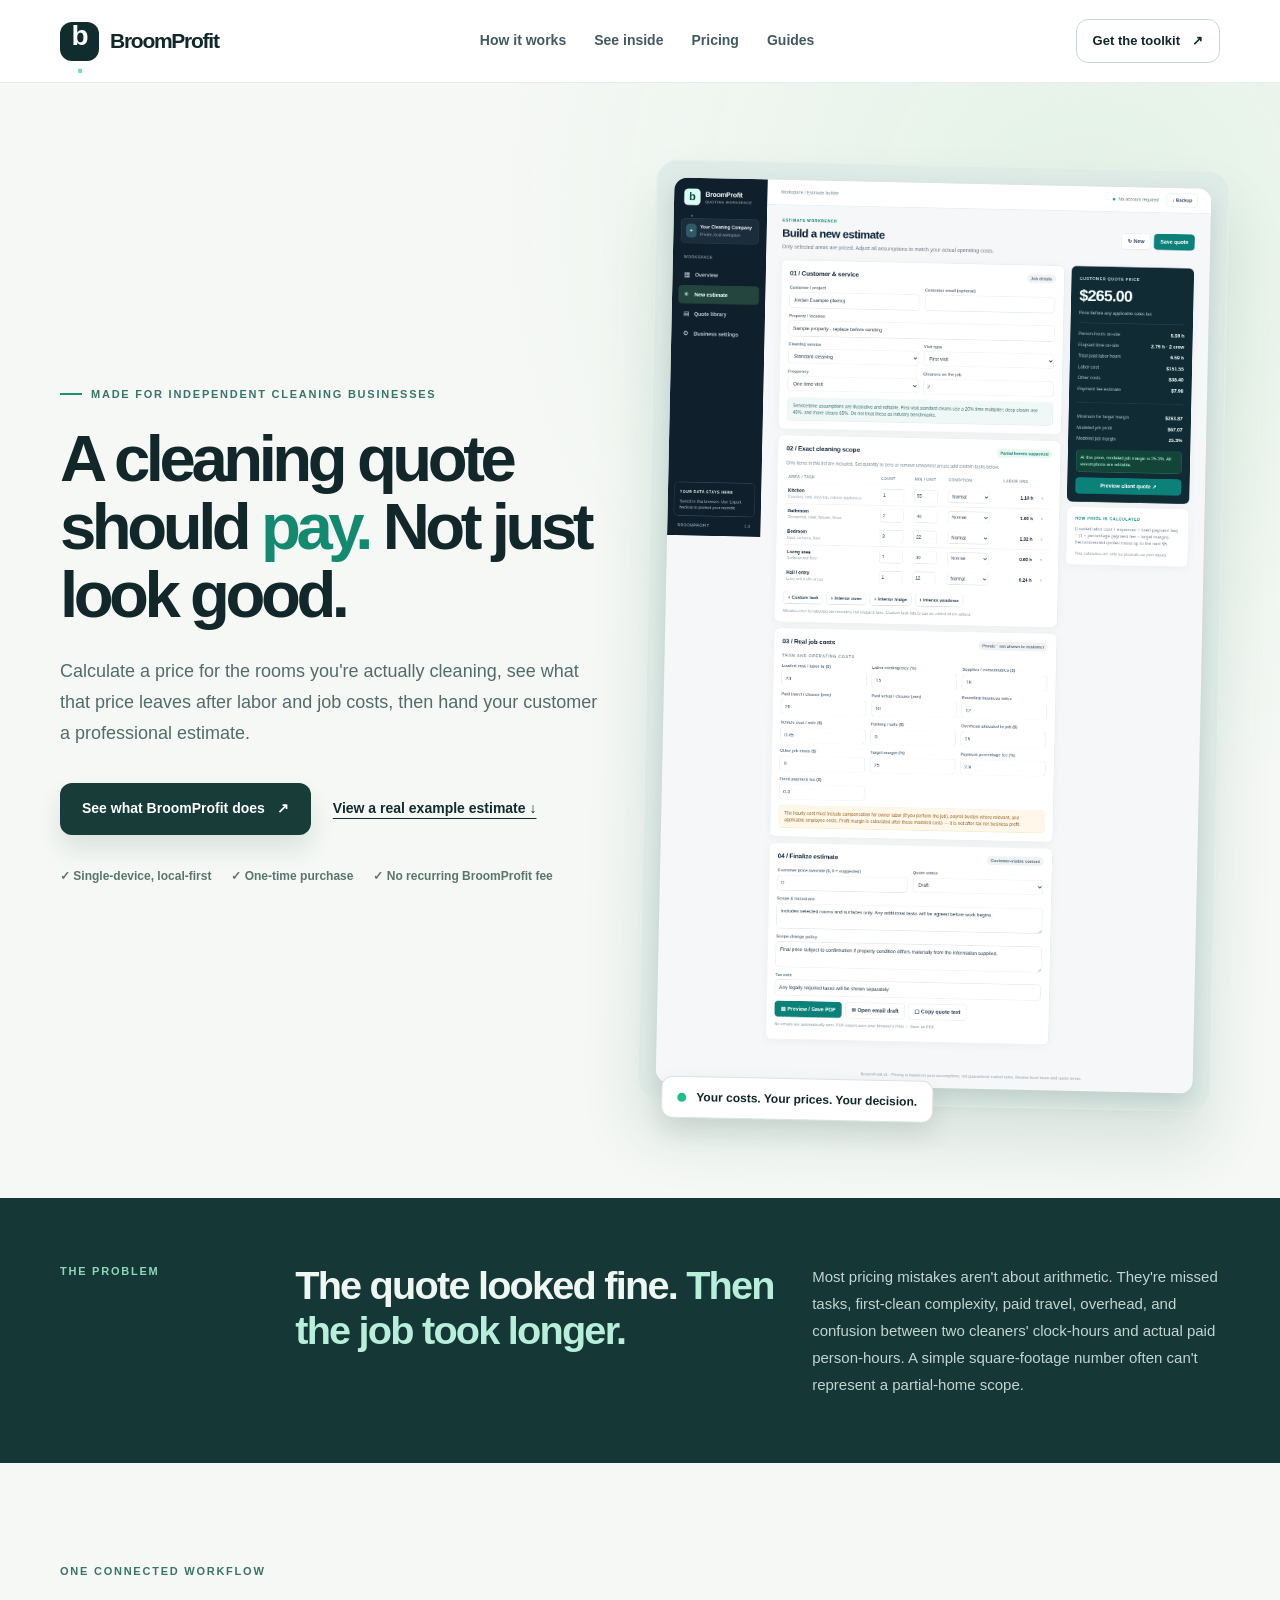
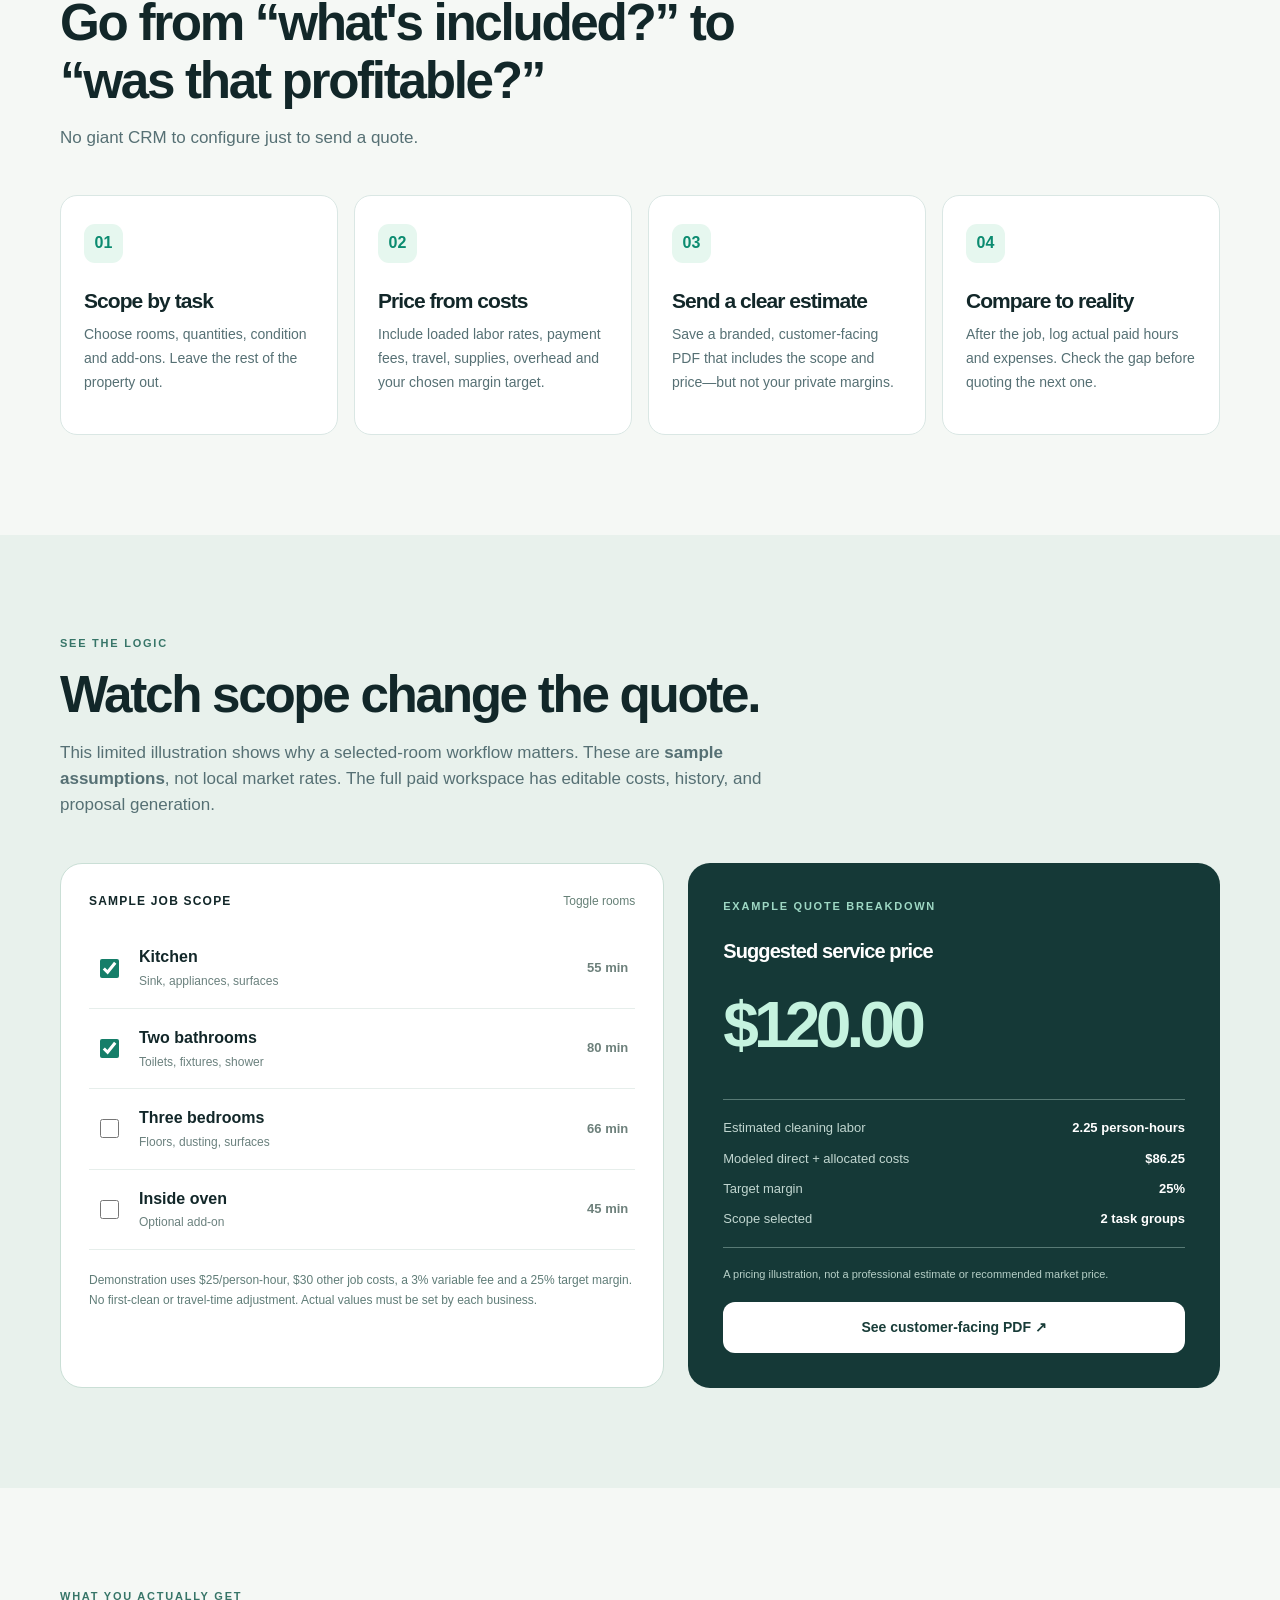
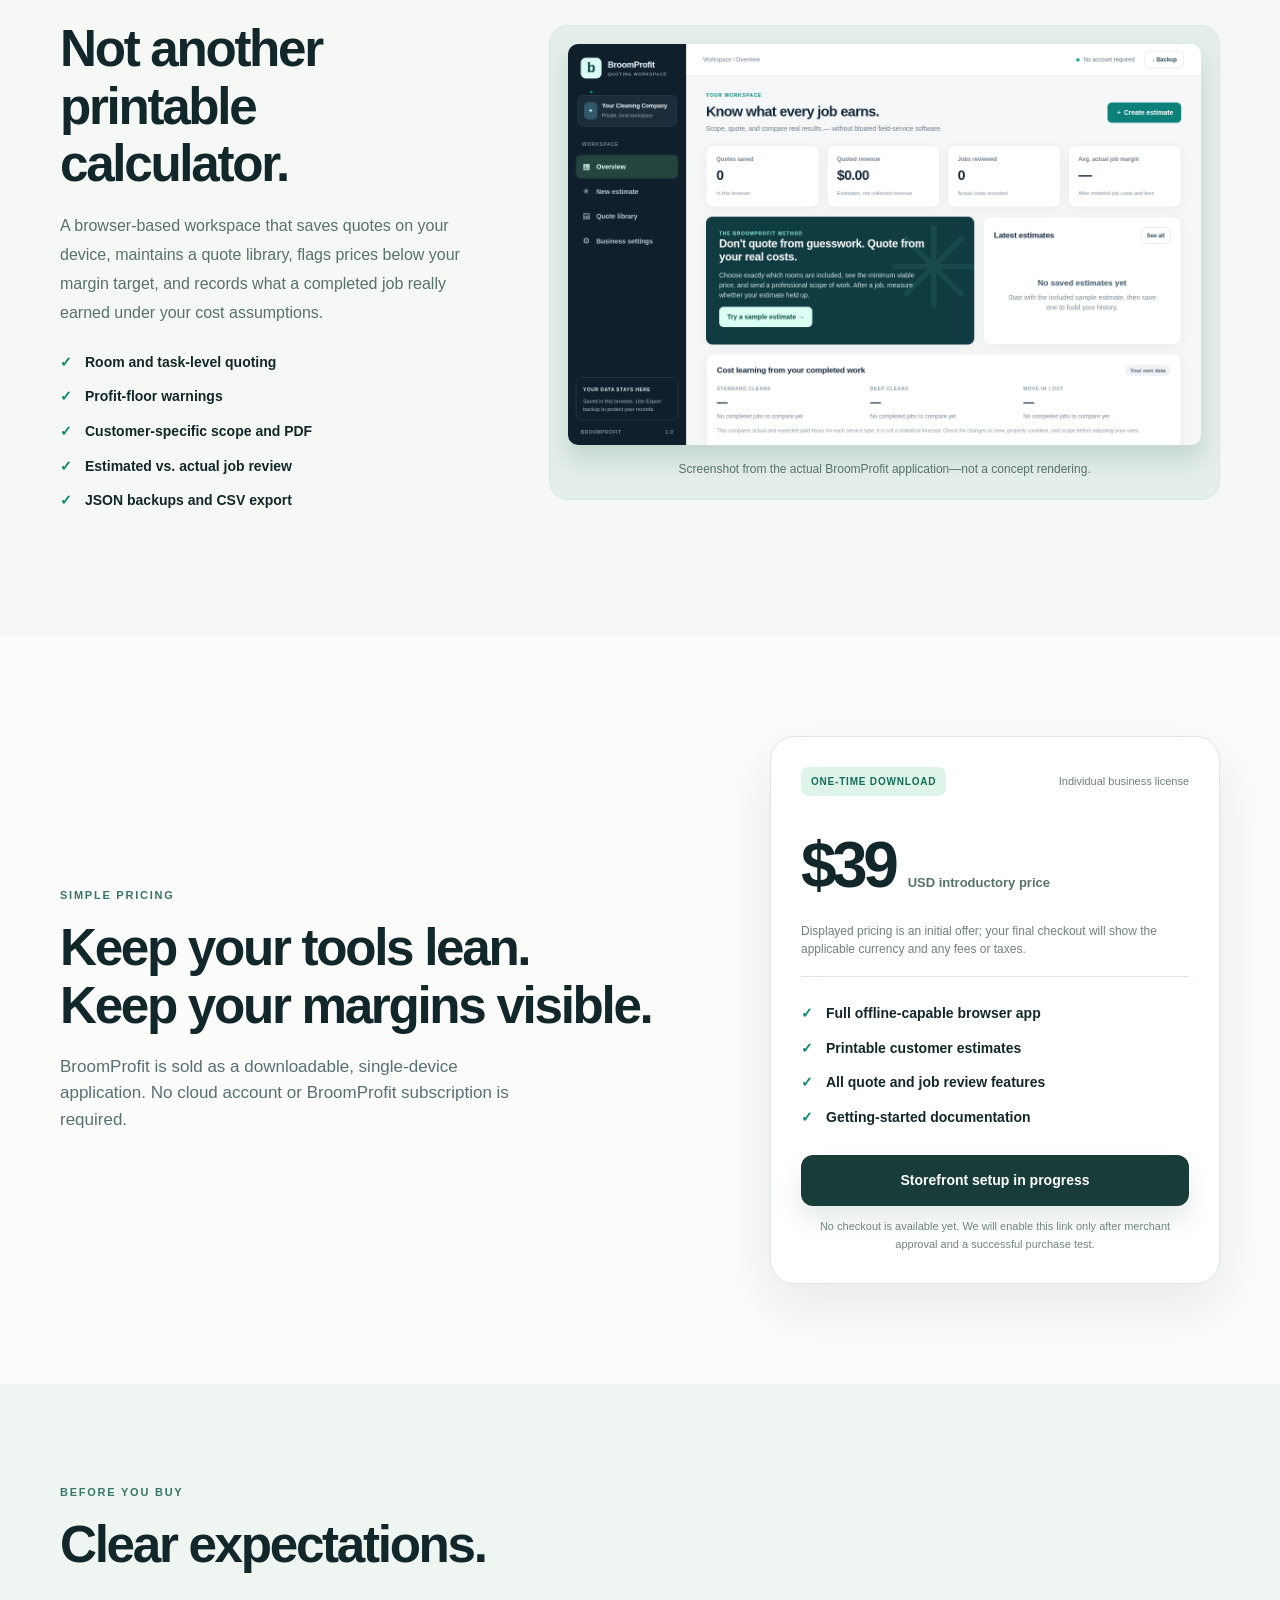
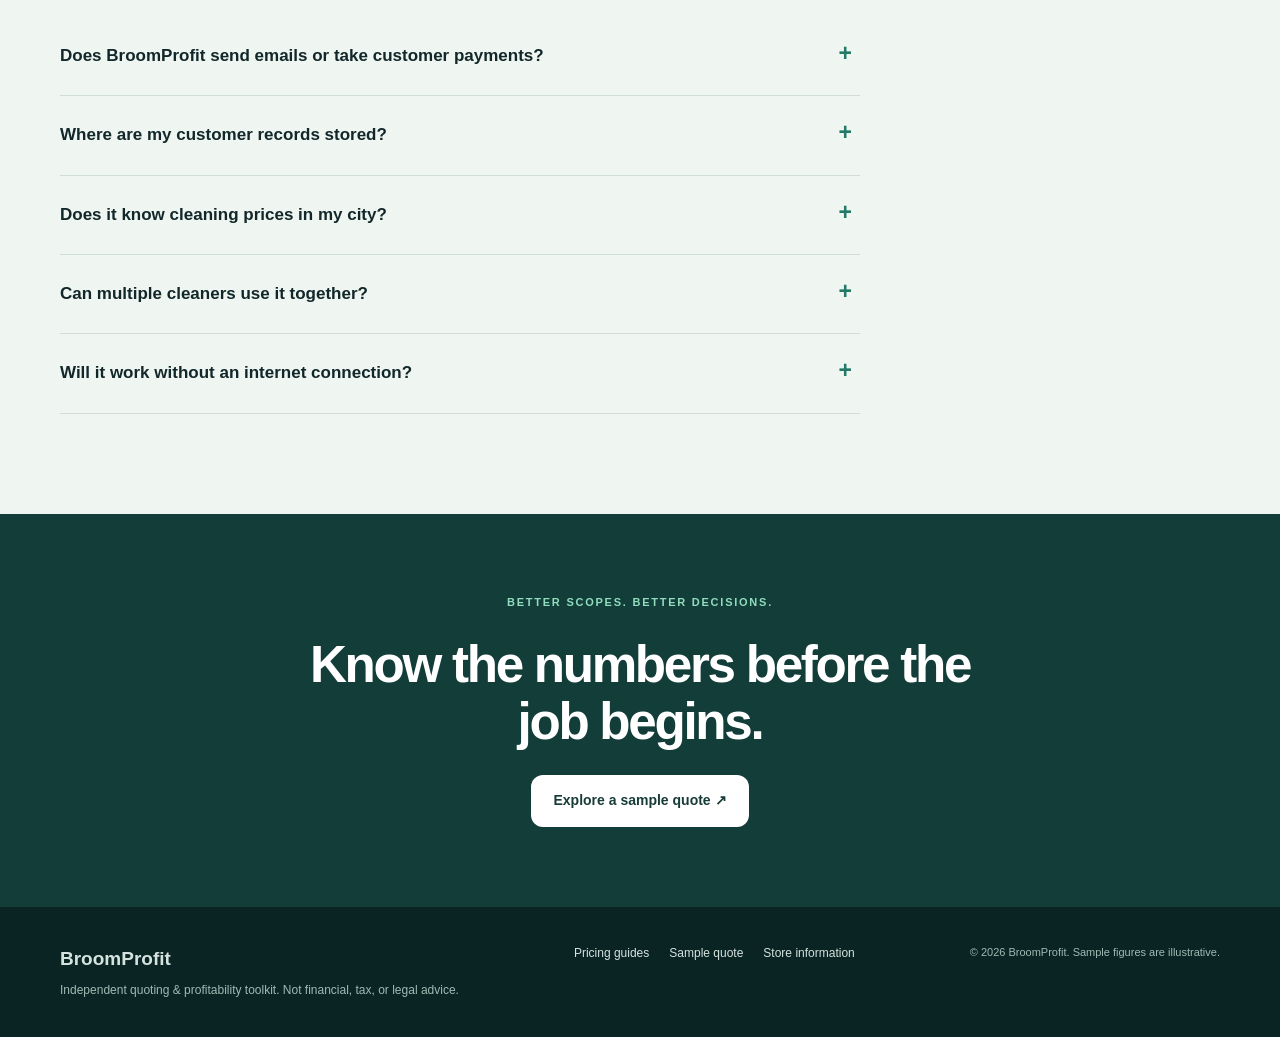
==== index.html @ 55daf4a5 "Publish BroomProfit marketing site and educational guides" ====
<!doctype html>
<html lang="en">
<head>
<meta charset="utf-8">
<meta name="viewport" content="width=device-width,initial-scale=1">
<title>BroomProfit — Quote cleaning jobs with confidence</title>
<meta name="description" content="Build cleaning estimates by actual room and task scope, calculate a margin-aware price, send a clear branded quote, and review real job costs. One-time downloadable quoting workspace.">
<meta name="theme-color" content="#102a2c">
<meta property="og:type" content="website">
<meta property="og:title" content="BroomProfit — Know whether your cleaning quote pays">
<meta property="og:description" content="From scoped rooms to an accurate job-cost model and a customer-ready quote. No monthly subscription to BroomProfit.">
<meta property="og:image" content="assets/cover.png">
<link rel="icon" href="assets/favicon.svg" type="image/svg+xml">
<link rel="stylesheet" href="site.css">
<script src="config.js" defer></script><script src="site.js" defer></script>
</head>
<body>
<a class="skip-link" href="#main">Skip to content</a>
<header class="header"><div class="container nav"><a href="/" class="brand" aria-label="BroomProfit home"><span class="logo">b<span class="dot">.</span></span><span>BroomProfit</span></a><nav aria-label="Site"><a href="#how">How it works</a><a href="#preview">See inside</a><a href="#pricing">Pricing</a><a href="/guides/">Guides</a></nav><a class="btn btn-sm btn-outline" href="#pricing">Get the toolkit <span aria-hidden="true">↗</span></a></div></header>
<main id="main">
<section class="hero"><div class="container hero-grid"><div><p class="eyebrow"><span class="eyebrow-line"></span> MADE FOR INDEPENDENT CLEANING BUSINESSES</p><h1>A cleaning quote should <em>pay.</em> Not just look good.</h1><p class="lead">Calculate a price for the rooms you're actually cleaning, see what that price leaves after labor and job costs, then hand your customer a professional estimate.</p><div class="actions"><a class="btn btn-primary" href="#preview">See what BroomProfit does <span>↗</span></a><a class="btn btn-link" href="assets/example-estimate.pdf" target="_blank" rel="noopener">View a real example estimate ↓</a></div><div class="hero-facts"><span>✓ Single-device, local-first</span><span>✓ One-time purchase</span><span>✓ No recurring BroomProfit fee</span></div></div><div class="hero-img"><img src="assets/workbench.png" alt="BroomProfit quote builder showing editable areas, estimated labor, and profitability summary" width="1352" height="840"><div class="hero-chip"><span class="status-circle"></span> Your costs. Your prices. Your decision.</div></div></div></section>
<section class="reason"><div class="container reason-grid"><p class="overline">THE PROBLEM</p><h2>The quote looked fine. <span>Then the job took longer.</span></h2><p>Most pricing mistakes aren't about arithmetic. They're missed tasks, first-clean complexity, paid travel, overhead, and confusion between two cleaners' clock-hours and actual paid person-hours. A simple square-footage number often can't represent a partial-home scope.</p></div></section>
<section id="how" class="section"><div class="container"><div class="section-head"><p class="overline">ONE CONNECTED WORKFLOW</p><h2>Go from “what's included?” to “was that profitable?”</h2><p>No giant CRM to configure just to send a quote.</p></div><div class="steps"><article><div class="step-num">01</div><h3>Scope by task</h3><p>Choose rooms, quantities, condition and add-ons. Leave the rest of the property out.</p></article><article><div class="step-num">02</div><h3>Price from costs</h3><p>Include loaded labor rates, payment fees, travel, supplies, overhead and your chosen margin target.</p></article><article><div class="step-num">03</div><h3>Send a clear estimate</h3><p>Save a branded, customer-facing PDF that includes the scope and price—but not your private margins.</p></article><article><div class="step-num">04</div><h3>Compare to reality</h3><p>After the job, log actual paid hours and expenses. Check the gap before quoting the next one.</p></article></div></div></section>
<section id="preview" class="section demo-section"><div class="container"><div class="section-head"><p class="overline">SEE THE LOGIC</p><h2>Watch scope change the quote.</h2><p>This limited illustration shows why a selected-room workflow matters. These are <strong>sample assumptions</strong>, not local market rates. The full paid workspace has editable costs, history, and proposal generation.</p></div><div class="demo-grid"><div class="demo-controls"><div class="demo-section-title">SAMPLE JOB SCOPE <span>Toggle rooms</span></div><label class="room"><input type="checkbox" class="room-input" data-minutes="55" checked><span class="room-name">Kitchen <small>Sink, appliances, surfaces</small></span><strong>55 min</strong></label><label class="room"><input type="checkbox" class="room-input" data-minutes="80" checked><span class="room-name">Two bathrooms <small>Toilets, fixtures, shower</small></span><strong>80 min</strong></label><label class="room"><input type="checkbox" class="room-input" data-minutes="66"><span class="room-name">Three bedrooms <small>Floors, dusting, surfaces</small></span><strong>66 min</strong></label><label class="room"><input type="checkbox" class="room-input" data-minutes="45"><span class="room-name">Inside oven <small>Optional add-on</small></span><strong>45 min</strong></label><div class="demo-foot">Demonstration uses $25/person-hour, $30 other job costs, a 3% variable fee and a 25% target margin. No first-clean or travel-time adjustment. Actual values must be set by each business.</div></div><div class="demo-output" aria-live="polite"><p class="overline">EXAMPLE QUOTE BREAKDOWN</p><h3>Suggested service price</h3><div id="demo-price" class="big-number">$—</div><div class="demo-metrics"><div><span>Estimated cleaning labor</span><strong id="demo-hours">—</strong></div><div><span>Modeled direct + allocated costs</span><strong id="demo-cost">—</strong></div><div><span>Target margin</span><strong>25%</strong></div><div><span>Scope selected</span><strong id="demo-rooms">—</strong></div></div><p class="demo-note">A pricing illustration, not a professional estimate or recommended market price.</p><a href="assets/example-estimate.pdf" class="btn btn-light" target="_blank" rel="noopener">See customer-facing PDF ↗</a></div></div></div></section>
<section class="section proof"><div class="container proof-grid"><div><p class="overline">WHAT YOU ACTUALLY GET</p><h2>Not another printable calculator.</h2><p>A browser-based workspace that saves quotes on your device, maintains a quote library, flags prices below your margin target, and records what a completed job really earned under your cost assumptions.</p><ul class="clean-list"><li>Room and task-level quoting</li><li>Profit-floor warnings</li><li>Customer-specific scope and PDF</li><li>Estimated vs. actual job review</li><li>JSON backups and CSV export</li></ul></div><div class="product-gallery"><img src="assets/dashboard.png" alt="Actual BroomProfit dashboard with quote metrics and completed-job insights" loading="lazy" width="1440" height="950"><p>Screenshot from the actual BroomProfit application—not a concept rendering.</p></div></div></section>
<section id="pricing" class="section price-section"><div class="container price-grid"><div><p class="overline">SIMPLE PRICING</p><h2>Keep your tools lean.<br>Keep your margins visible.</h2><p>BroomProfit is sold as a downloadable, single-device application. No cloud account or BroomProfit subscription is required.</p></div><div class="price-card"><div class="price-top"><span class="price-badge">ONE-TIME DOWNLOAD</span><span>Individual business license</span></div><div class="price-amount"><span id="published-price" style="font-size:inherit;letter-spacing:inherit;font-weight:inherit;color:inherit">$39</span> <span id="published-currency">USD introductory price</span></div><p class="price-disclaimer">Displayed pricing is an initial offer; your final checkout will show the applicable currency and any fees or taxes.</p><ul class="clean-list"><li>Full offline-capable browser app</li><li>Printable customer estimates</li><li>All quote and job review features</li><li>Getting-started documentation</li></ul><a id="checkout" class="btn btn-primary btn-full" href="#pricing">Storefront setup in progress</a><small id="checkout-note">No checkout is available yet. We will enable this link only after merchant approval and a successful purchase test.</small></div></div></section>
<section class="section faq-section"><div class="container"><div class="section-head"><p class="overline">BEFORE YOU BUY</p><h2>Clear expectations.</h2></div><div class="faq"><details><summary>Does BroomProfit send emails or take customer payments?</summary><p>No. It creates printable/save-as-PDF estimates and can open an email draft. Payment collection, automated email, scheduling and invoicing are not included.</p></details><details><summary>Where are my customer records stored?</summary><p>Locally in the browser where you use the application. No BroomProfit account, shared cloud database or automated backup is included. Export a JSON backup often, and don't use shared devices.</p></details><details><summary>Does it know cleaning prices in my city?</summary><p>No. You enter your labor, travel, overhead and fee assumptions. Its purpose is cost-aware pricing discipline, not real-time market-rate recommendations.</p></details><details><summary>Can multiple cleaners use it together?</summary><p>It models crew size for job costing, but it's a single-device workspace. Real-time team collaboration and cross-device synchronization are not available.</p></details><details><summary>Will it work without an internet connection?</summary><p>The downloaded application contains no external network libraries and can run offline in a modern desktop browser. Browser security and storage behavior may vary for local files; instructions include troubleshooting.</p></details></div></div></section>
<section class="last-call"><div class="container"><p class="overline">BETTER SCOPES. BETTER DECISIONS.</p><h2>Know the numbers before the job begins.</h2><a class="btn btn-light" href="#preview">Explore a sample quote ↗</a></div></section>
</main>
<footer class="footer"><div class="container foot-flex"><div><strong>BroomProfit</strong><p>Independent quoting &amp; profitability toolkit. Not financial, tax, or legal advice.</p></div><div><a href="/guides/">Pricing guides</a><a href="assets/example-estimate.pdf" target="_blank" rel="noopener">Sample quote</a><a id="contact" href="#pricing">Store information</a></div><small>© 2026 BroomProfit. Sample figures are illustrative.</small></div></footer>
</body></html>
---- site.css ----
:root{--ink:#122729;--muted:#567074;--mint:#b9eed8;--teal:#0d6a60;--line:#dae7e4;--bg:#f5f8f5;--white:#fff;--dark:#102c2d;--accent:#f3dd9c}*{box-sizing:border-box}html{scroll-behavior:smooth;scroll-padding-top:95px}body{margin:0;font-family:Inter,ui-sans-serif,-apple-system,BlinkMacSystemFont,"Segoe UI",Arial,sans-serif;color:var(--ink);background:var(--bg);line-height:1.55}a{color:inherit}button,input{font:inherit}img{max-width:100%;height:auto}h1,h2,h3,p{margin:0}h1,h2,h3{line-height:1.12;letter-spacing:-.045em}h2{font-size:clamp(32px,4vw,55px);font-weight:800}h3{font-size:21px;font-weight:740}.container{width:min(1160px,calc(100% - 44px));margin:0 auto}.skip-link{position:absolute;left:-999px;background:white;padding:16px;z-index:100}.skip-link:focus{left:12px;top:12px}.header{position:sticky;top:0;background:#ffffffec;border-bottom:1px solid #e6eeeb;backdrop-filter:blur(16px);z-index:10}.nav{min-height:82px;display:flex;align-items:center;justify-content:space-between;gap:22px}.brand{display:flex;align-items:center;gap:11px;font-size:21px;font-weight:810;text-decoration:none;letter-spacing:-.06em}.logo{display:grid;place-items:center;background:var(--dark);color:white;width:39px;height:39px;border-radius:12px;font-size:28px;line-height:1}.dot{color:#70e1b9}.nav nav{display:flex;gap:28px}.nav nav a{font-size:14px;text-decoration:none;color:#425b5f;font-weight:620}.nav nav a:hover,.footer a:hover{color:var(--teal)}.btn{display:inline-flex;align-items:center;justify-content:center;gap:12px;padding:15px 22px;border-radius:12px;text-decoration:none;white-space:nowrap;font-weight:770;font-size:14px;transition:transform .15s,background .15s;cursor:pointer}.btn:hover{transform:translateY(-2px)}.btn-sm{padding:11px 16px;font-size:13px}.btn-outline{border:1px solid #c8d9d5;background:#fff}.btn-primary{background:#183c38;color:#fff;box-shadow:0 14px 25px #0b43351c}.btn-primary:hover{background:#105b51}.btn-link{padding-left:0;color:var(--dark);text-decoration:underline;text-underline-offset:5px}.btn-light{background:#fff;color:#183c38}.btn-full{display:flex;width:100%}.hero{padding:82px 0 92px;background:radial-gradient(circle at 85% 12%,#e4f2e6 0,transparent 40%),#f5f8f5}.hero-grid{display:grid;grid-template-columns:1fr 1.06fr;gap:47px;align-items:center}.eyebrow,.overline{display:flex;align-items:center;gap:9px;font-size:11px;letter-spacing:.16em;font-weight:850;color:#377568}.eyebrow-line{width:22px;height:2px;background:#288d70}.hero h1{margin-top:22px;font-weight:840;font-size:clamp(43px,5.1vw,71px);letter-spacing:-.068em;line-height:1.045;max-width:670px}.hero h1 em{font-style:normal;color:#138a70}.lead{margin-top:26px;font-size:18px;color:#526c6b;max-width:550px;line-height:1.73}.actions{display:flex;align-items:center;gap:22px;flex-wrap:wrap;margin-top:34px}.hero-facts{display:flex;flex-wrap:wrap;gap:10px 20px;margin-top:32px;font-size:12px;font-weight:670;color:#5a756f}.hero-img{position:relative;background:#dfebe6;border:1px solid #e6f0eb;border-radius:22px;padding:17px;transform:rotate(1.2deg);box-shadow:0 36px 60px #0e4d321e}.hero-img>img{display:block;width:100%;border-radius:13px;box-shadow:0 10px 22px #193b3729}.hero-chip{position:absolute;bottom:-18px;left:23px;background:white;border:1px solid #d7e6e2;border-radius:11px;box-shadow:0 12px 25px #0e36251d;padding:11px 15px;font-size:12px;font-weight:720;display:flex;gap:10px;align-items:center}.status-circle{width:9px;height:9px;border-radius:99px;background:#22bc8e}.reason{background:#153735;color:#eef7f2;padding:65px 0}.reason-grid{display:grid;grid-template-columns:.54fr 1.3fr 1.1fr;gap:35px;align-items:start}.reason h2{font-size:clamp(26px,3.1vw,42px)}.reason h2 span{color:#b8efdb}.reason p:last-child{color:#c4d5d1;font-size:15px;line-height:1.8}.reason .overline{color:#8ed8b8}.section{padding:100px 0}.section-head{max-width:740px;margin-bottom:44px}.section-head h2{margin:14px 0 16px}.section-head>p:last-child{font-size:17px;color:var(--muted)}.steps{display:grid;grid-template-columns:repeat(4,1fr);gap:16px}.steps article{background:white;border:1px solid var(--line);border-radius:17px;padding:28px 23px;min-height:240px}.steps .step-num{font-weight:820;color:#0b8b70;background:#e6f7ef;display:inline-flex;align-items:center;justify-content:center;width:39px;height:39px;border-radius:11px;margin-bottom:26px}.steps h3{margin-bottom:10px}.steps p{font-size:14px;color:var(--muted);line-height:1.7}.demo-section{background:#e8f1ec}.demo-grid{display:grid;grid-template-columns:1fr .88fr;gap:24px}.demo-controls{border:1px solid #cadfd6;background:#fff;border-radius:22px;padding:28px}.demo-section-title{font-size:12px;letter-spacing:.1em;font-weight:830;display:flex;justify-content:space-between;align-items:center;margin-bottom:18px}.demo-section-title span{font-size:12px;letter-spacing:0;font-weight:500;color:#668077}.room{display:flex;gap:17px;align-items:center;cursor:pointer;padding:17px 7px;border-bottom:1px solid #e6eeeb}.room input{accent-color:#157e69;width:19px;height:19px;flex:0 0 19px}.room-name{font-weight:790;flex:1}.room-name small{display:block;font-size:12px;font-weight:460;color:#6b817e;padding-top:2px}.room>strong{font-size:13px;color:#6d807b}.demo-foot{font-size:12px;color:#607d78;margin-top:20px;line-height:1.7}.demo-output{background:#153937;color:#fff;border-radius:22px;padding:35px;display:flex;flex-direction:column;justify-content:center}.demo-output .overline{color:#9ed8c4}.demo-output h3{font-size:20px;margin-top:25px}.big-number{font-size:clamp(44px,5vw,76px);font-weight:840;letter-spacing:-.075em;color:#c5f3df;margin:14px 0 24px}.demo-metrics{display:grid;gap:10px;padding:18px 0;border-top:1px solid #587a75;border-bottom:1px solid #587a75}.demo-metrics>div{display:flex;justify-content:space-between;gap:10px;font-size:13px}.demo-metrics span{color:#c1d6d0}.demo-note{font-size:11px;line-height:1.6;color:#b6cfc7;margin:18px 0}.proof-grid{display:grid;grid-template-columns:.75fr 1.2fr;gap:70px;align-items:center}.proof-grid h2{margin:15px 0 20px}.proof-grid>div>p:not(.overline){color:#58716d;line-height:1.8}.clean-list{padding:0;list-style:none;display:grid;gap:13px;margin:24px 0}.clean-list li{position:relative;padding-left:25px;font-size:14px;font-weight:650}.clean-list li:before{content:'✓';position:absolute;left:0;color:#098770;font-weight:900}.product-gallery{background:#e4eeeb;padding:18px;border-radius:19px;border:1px solid var(--line)}.product-gallery img{border-radius:10px;display:block;box-shadow:0 14px 23px #2058492a}.product-gallery p{text-align:center;margin-top:14px!important;font-size:12px;color:#54706a}.price-section{background:#fcfcfa}.price-grid{display:grid;grid-template-columns:1fr 450px;gap:70px;align-items:center}.price-grid h2{margin:15px 0 20px}.price-grid>div:first-child>p:last-child{font-size:17px;color:var(--muted);max-width:460px}.price-card{background:#fff;border-radius:24px;border:1px solid var(--line);box-shadow:0 22px 55px #103d3018;padding:30px}.price-top{display:flex;justify-content:space-between;align-items:center;gap:10px;color:#688179;font-size:11px}.price-badge{background:#dff4e9;color:#146c59;padding:7px 10px;border-radius:8px;font-size:10px;font-weight:830;letter-spacing:.08em}.price-amount{font-size:64px;letter-spacing:-.07em;font-weight:840;margin:20px 0 6px}.price-amount span{font-size:13px;letter-spacing:0;font-weight:600;color:#55726b}.price-disclaimer{font-size:12px;color:#70827d;padding-bottom:17px;border-bottom:1px solid var(--line)}.price-card .clean-list{padding:2px 0}.price-card small{display:block;color:#728681;text-align:center;margin-top:12px;font-size:11px;line-height:1.6}.faq-section{background:#eff5f1}.faq{max-width:800px}.faq details{border-bottom:1px solid #d0ded6;padding:18px 0}.faq summary{cursor:pointer;font-weight:800;font-size:17px;list-style:none;padding:8px 28px 8px 0;position:relative}.faq summary:after{content:'+';position:absolute;right:8px;font-size:23px;top:1px;color:#217966}.faq details[open] summary:after{content:'−'}.faq details p{margin:5px 0 6px;color:var(--muted);max-width:750px;line-height:1.8;font-size:14px}.last-call{padding:80px 0;text-align:center;background:#123d39;color:white}.last-call .container{display:flex;align-items:center;flex-direction:column;gap:25px}.last-call h2{max-width:680px}.last-call .overline{color:#91ddbe}.footer{background:#0a2424;color:#d5e3df;padding:37px 0}.foot-flex{display:flex;justify-content:space-between;align-items:start;gap:28px}.foot-flex strong{font-size:19px}.foot-flex p{font-size:12px;color:#9ebbb3;margin-top:8px}.foot-flex>div:nth-child(2){display:flex;gap:20px}.foot-flex a{text-decoration:none;font-size:12px}.foot-flex small{font-size:11px;color:#9ebbb3}a:focus-visible,input:focus-visible,summary:focus-visible{outline:3px solid #e5aa32;outline-offset:4px}@media(max-width:970px){.hero-grid{grid-template-columns:1fr;gap:48px}.hero-img{max-width:720px}.reason-grid{grid-template-columns:1fr 1fr}.reason-grid .overline{grid-column:span 2}.steps{grid-template-columns:repeat(2,1fr)}.price-grid{grid-template-columns:1fr;gap:30px}.price-card{max-width:520px}.nav nav{gap:13px}.proof-grid{gap:32px}}@media(max-width:650px){.container{width:min(100% - 30px,1160px)}.header .nav{min-height:68px}.nav nav{display:none}.nav>a.btn{font-size:12px}.hero{padding:52px 0 74px}.hero h1{font-size:45px}.lead{font-size:16px}.actions{gap:5px}.hero-facts{font-size:11px}.hero-img{padding:9px}.hero-chip{left:6px;font-size:10px}.reason{padding:43px 0}.reason-grid{display:block}.reason-grid h2{margin:14px 0 17px}.section{padding:70px 0}.steps{grid-template-columns:1fr}.steps article{min-height:auto}.demo-grid,.proof-grid{grid-template-columns:1fr}.demo-controls,.demo-output{padding:23px}.big-number{font-size:47px}.price-amount{font-size:58px}.foot-flex{flex-direction:column}.foot-flex>div:nth-child(2){flex-wrap:wrap}.section-head{margin-bottom:30px}h2{font-size:35px}}
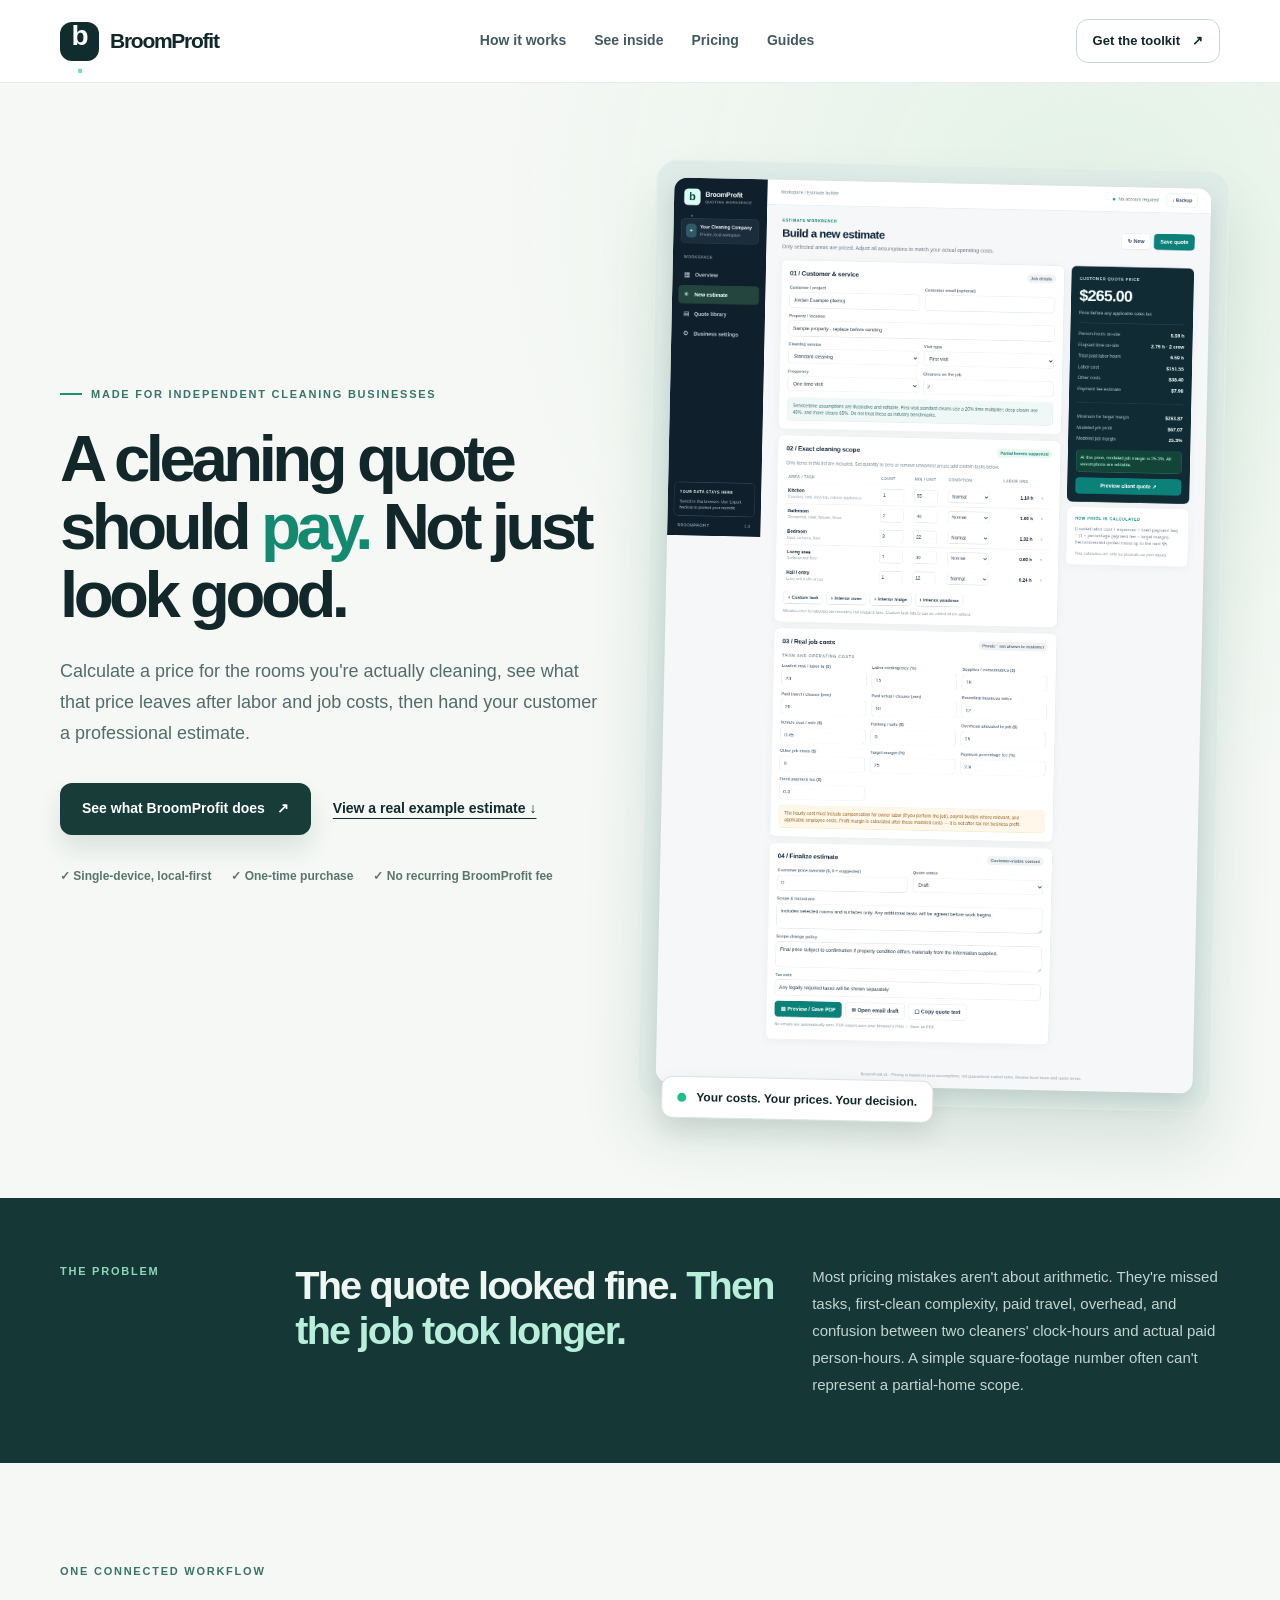
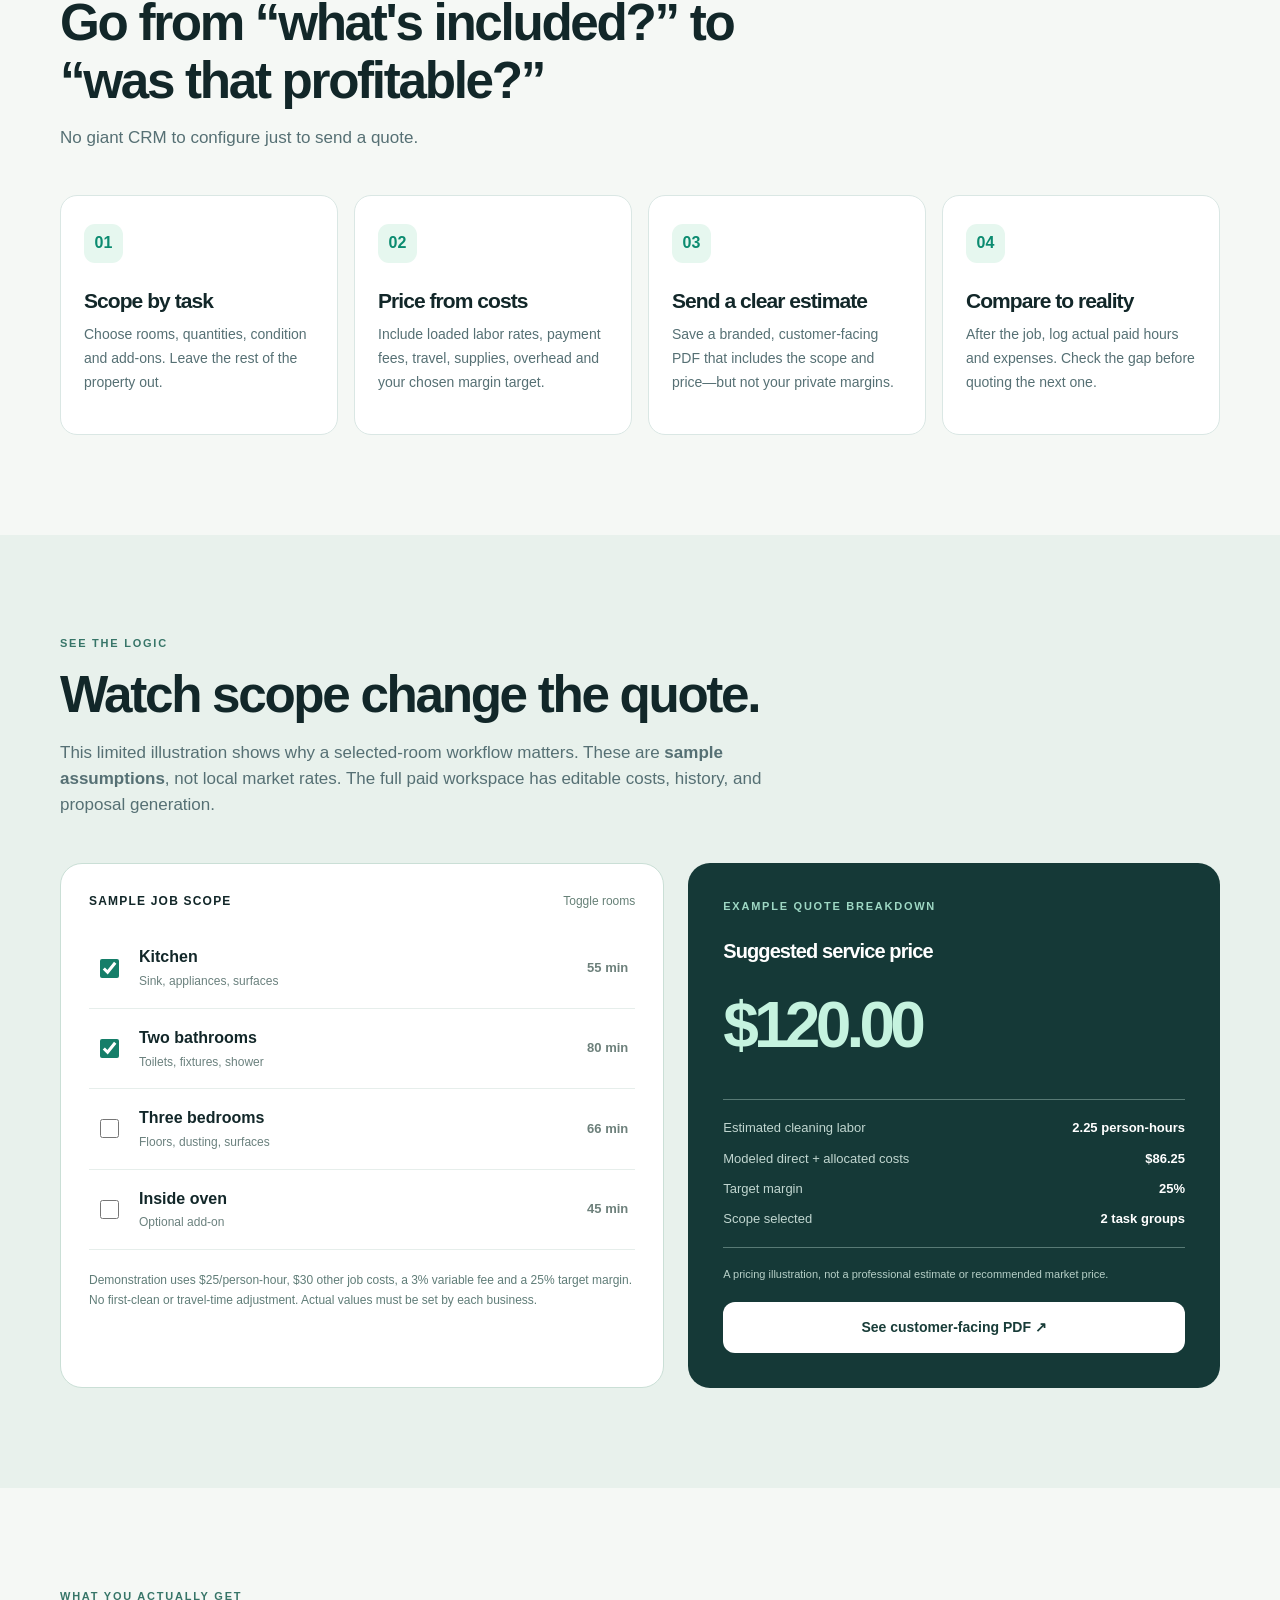
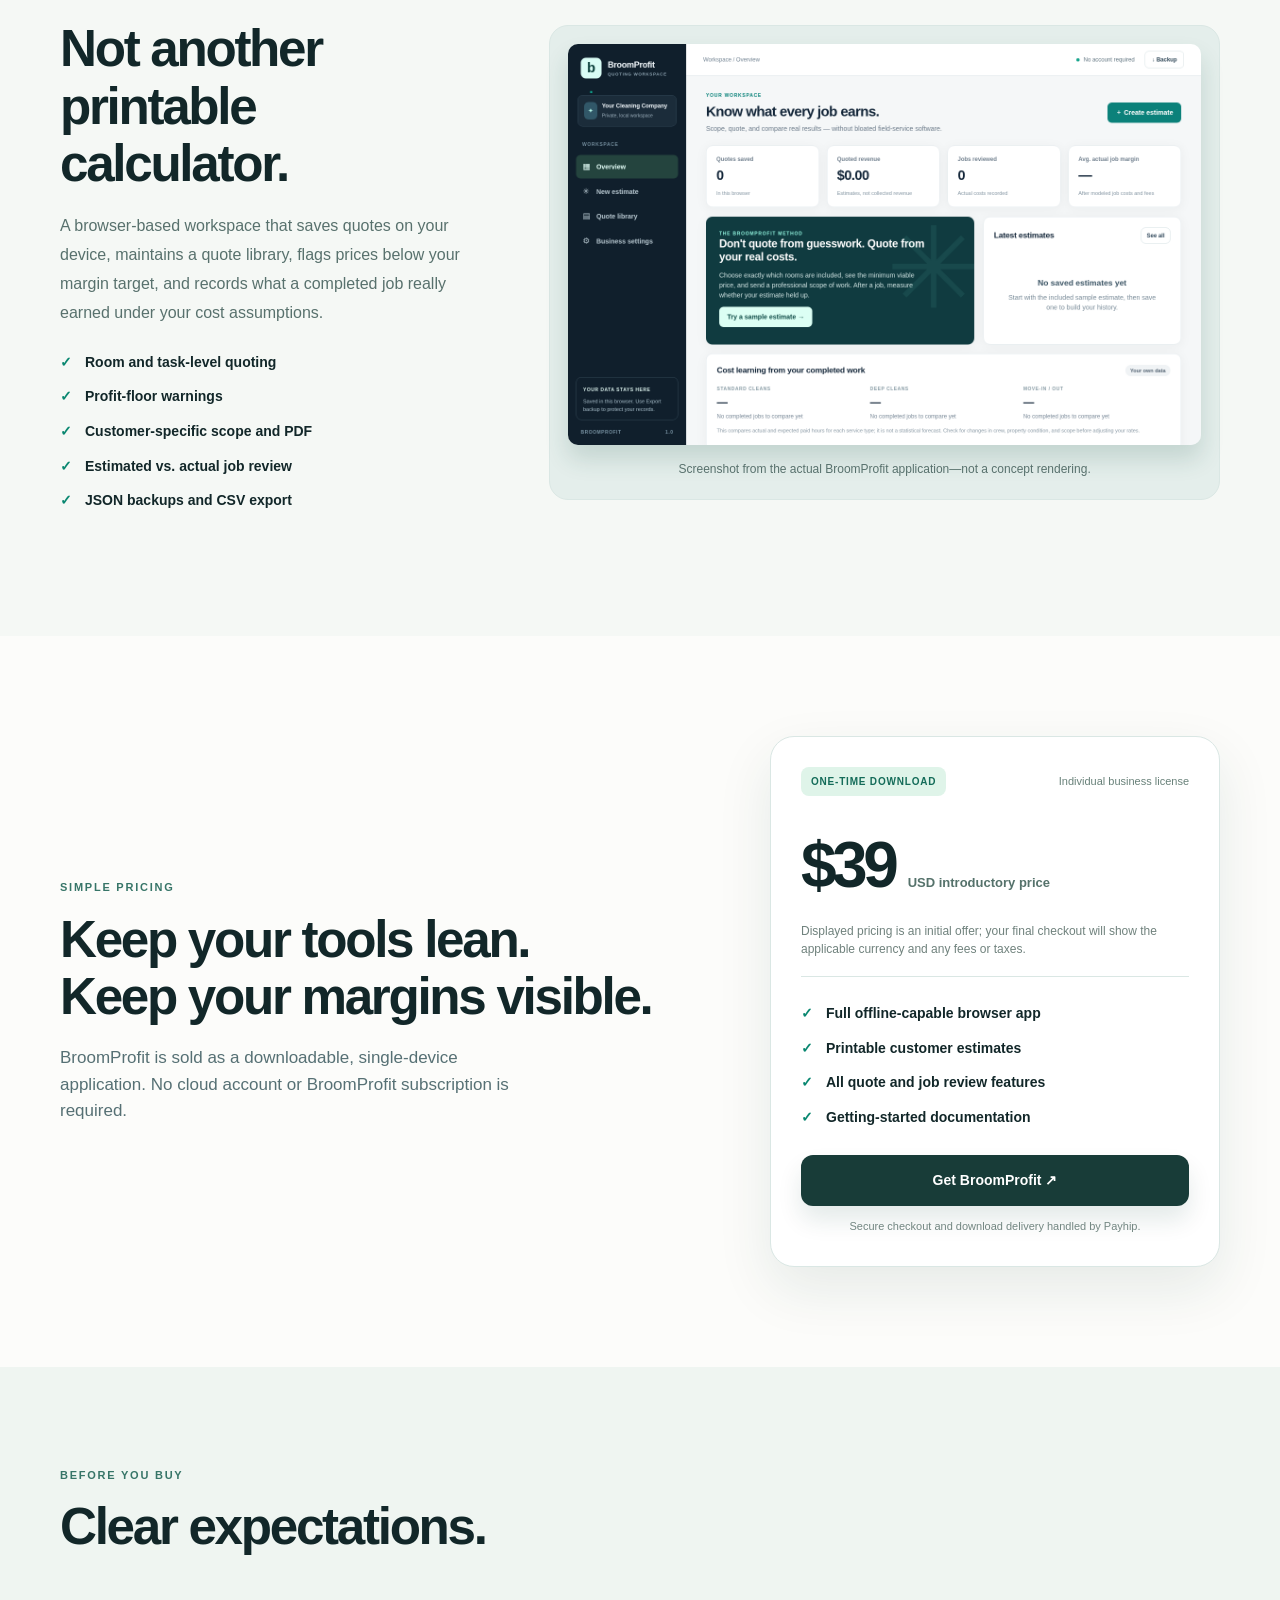
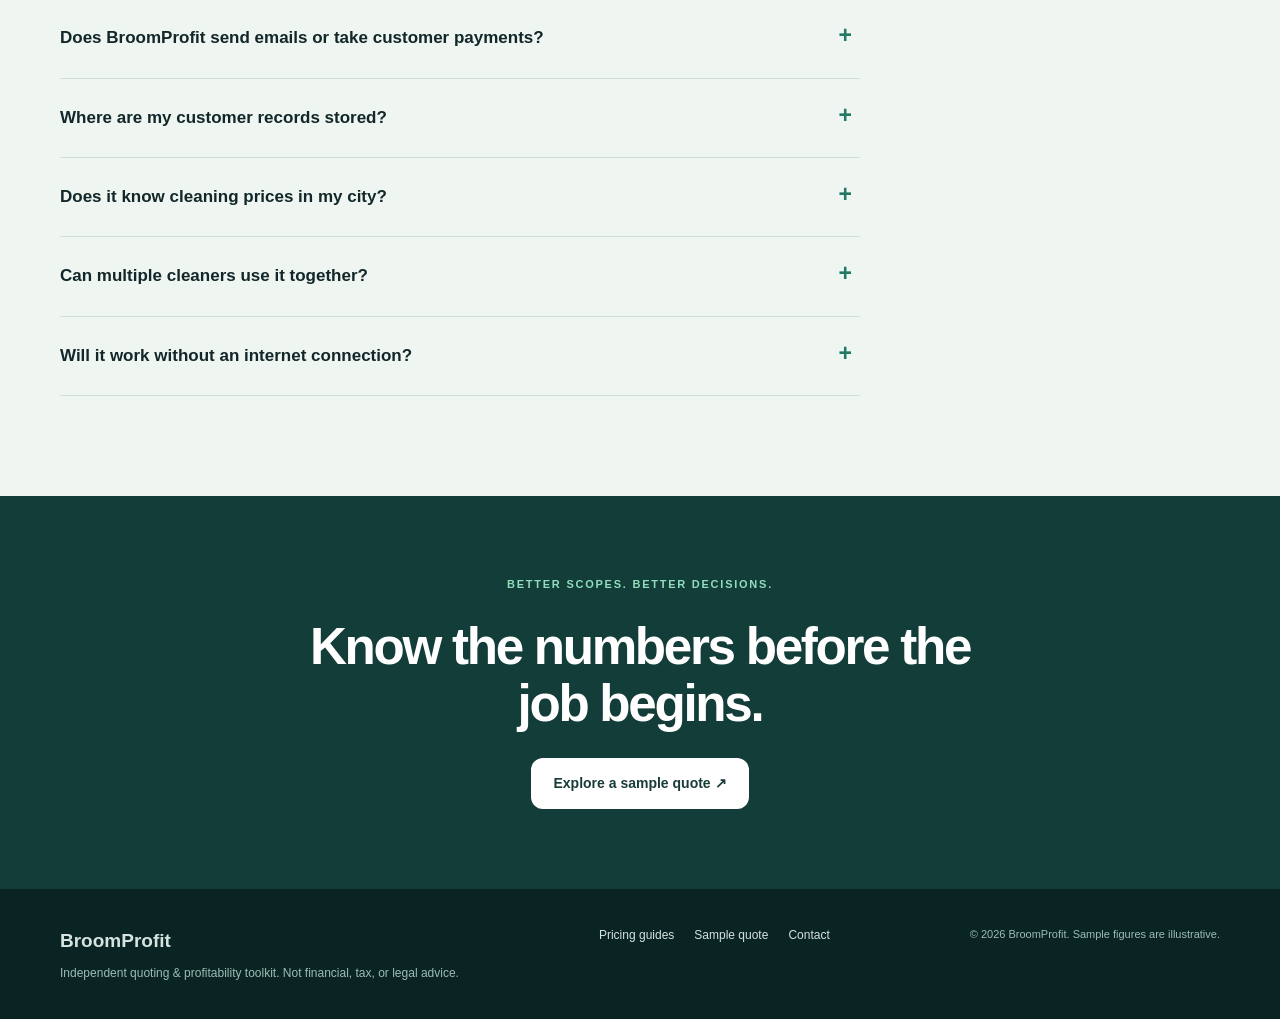
==== commit 3e41c3c7: "Make live checkout link work without JavaScript and improve share image URL" ====
--- a/index.html
+++ b/index.html
@@ -9,7 +9,7 @@
 <meta property="og:type" content="website">
 <meta property="og:title" content="BroomProfit — Know whether your cleaning quote pays">
 <meta property="og:description" content="From scoped rooms to an accurate job-cost model and a customer-ready quote. No monthly subscription to BroomProfit.">
-<meta property="og:image" content="assets/cover.png">
+<meta property="og:image" content="https://broomprofit-quote.netlify.app/assets/cover.png">
 <link rel="icon" href="assets/favicon.svg" type="image/svg+xml">
 <link rel="stylesheet" href="site.css">
 <script src="config.js" defer></script><script src="site.js" defer></script>
@@ -23,7 +23,7 @@
 <section id="how" class="section"><div class="container"><div class="section-head"><p class="overline">ONE CONNECTED WORKFLOW</p><h2>Go from “what's included?” to “was that profitable?”</h2><p>No giant CRM to configure just to send a quote.</p></div><div class="steps"><article><div class="step-num">01</div><h3>Scope by task</h3><p>Choose rooms, quantities, condition and add-ons. Leave the rest of the property out.</p></article><article><div class="step-num">02</div><h3>Price from costs</h3><p>Include loaded labor rates, payment fees, travel, supplies, overhead and your chosen margin target.</p></article><article><div class="step-num">03</div><h3>Send a clear estimate</h3><p>Save a branded, customer-facing PDF that includes the scope and price—but not your private margins.</p></article><article><div class="step-num">04</div><h3>Compare to reality</h3><p>After the job, log actual paid hours and expenses. Check the gap before quoting the next one.</p></article></div></div></section>
 <section id="preview" class="section demo-section"><div class="container"><div class="section-head"><p class="overline">SEE THE LOGIC</p><h2>Watch scope change the quote.</h2><p>This limited illustration shows why a selected-room workflow matters. These are <strong>sample assumptions</strong>, not local market rates. The full paid workspace has editable costs, history, and proposal generation.</p></div><div class="demo-grid"><div class="demo-controls"><div class="demo-section-title">SAMPLE JOB SCOPE <span>Toggle rooms</span></div><label class="room"><input type="checkbox" class="room-input" data-minutes="55" checked><span class="room-name">Kitchen <small>Sink, appliances, surfaces</small></span><strong>55 min</strong></label><label class="room"><input type="checkbox" class="room-input" data-minutes="80" checked><span class="room-name">Two bathrooms <small>Toilets, fixtures, shower</small></span><strong>80 min</strong></label><label class="room"><input type="checkbox" class="room-input" data-minutes="66"><span class="room-name">Three bedrooms <small>Floors, dusting, surfaces</small></span><strong>66 min</strong></label><label class="room"><input type="checkbox" class="room-input" data-minutes="45"><span class="room-name">Inside oven <small>Optional add-on</small></span><strong>45 min</strong></label><div class="demo-foot">Demonstration uses $25/person-hour, $30 other job costs, a 3% variable fee and a 25% target margin. No first-clean or travel-time adjustment. Actual values must be set by each business.</div></div><div class="demo-output" aria-live="polite"><p class="overline">EXAMPLE QUOTE BREAKDOWN</p><h3>Suggested service price</h3><div id="demo-price" class="big-number">$—</div><div class="demo-metrics"><div><span>Estimated cleaning labor</span><strong id="demo-hours">—</strong></div><div><span>Modeled direct + allocated costs</span><strong id="demo-cost">—</strong></div><div><span>Target margin</span><strong>25%</strong></div><div><span>Scope selected</span><strong id="demo-rooms">—</strong></div></div><p class="demo-note">A pricing illustration, not a professional estimate or recommended market price.</p><a href="assets/example-estimate.pdf" class="btn btn-light" target="_blank" rel="noopener">See customer-facing PDF ↗</a></div></div></div></section>
 <section class="section proof"><div class="container proof-grid"><div><p class="overline">WHAT YOU ACTUALLY GET</p><h2>Not another printable calculator.</h2><p>A browser-based workspace that saves quotes on your device, maintains a quote library, flags prices below your margin target, and records what a completed job really earned under your cost assumptions.</p><ul class="clean-list"><li>Room and task-level quoting</li><li>Profit-floor warnings</li><li>Customer-specific scope and PDF</li><li>Estimated vs. actual job review</li><li>JSON backups and CSV export</li></ul></div><div class="product-gallery"><img src="assets/dashboard.png" alt="Actual BroomProfit dashboard with quote metrics and completed-job insights" loading="lazy" width="1440" height="950"><p>Screenshot from the actual BroomProfit application—not a concept rendering.</p></div></div></section>
-<section id="pricing" class="section price-section"><div class="container price-grid"><div><p class="overline">SIMPLE PRICING</p><h2>Keep your tools lean.<br>Keep your margins visible.</h2><p>BroomProfit is sold as a downloadable, single-device application. No cloud account or BroomProfit subscription is required.</p></div><div class="price-card"><div class="price-top"><span class="price-badge">ONE-TIME DOWNLOAD</span><span>Individual business license</span></div><div class="price-amount"><span id="published-price" style="font-size:inherit;letter-spacing:inherit;font-weight:inherit;color:inherit">$39</span> <span id="published-currency">USD introductory price</span></div><p class="price-disclaimer">Displayed pricing is an initial offer; your final checkout will show the applicable currency and any fees or taxes.</p><ul class="clean-list"><li>Full offline-capable browser app</li><li>Printable customer estimates</li><li>All quote and job review features</li><li>Getting-started documentation</li></ul><a id="checkout" class="btn btn-primary btn-full" href="#pricing">Storefront setup in progress</a><small id="checkout-note">No checkout is available yet. We will enable this link only after merchant approval and a successful purchase test.</small></div></div></section>
+<section id="pricing" class="section price-section"><div class="container price-grid"><div><p class="overline">SIMPLE PRICING</p><h2>Keep your tools lean.<br>Keep your margins visible.</h2><p>BroomProfit is sold as a downloadable, single-device application. No cloud account or BroomProfit subscription is required.</p></div><div class="price-card"><div class="price-top"><span class="price-badge">ONE-TIME DOWNLOAD</span><span>Individual business license</span></div><div class="price-amount"><span id="published-price" style="font-size:inherit;letter-spacing:inherit;font-weight:inherit;color:inherit">$39</span> <span id="published-currency">USD introductory price</span></div><p class="price-disclaimer">Displayed pricing is an initial offer; your final checkout will show the applicable currency and any fees or taxes.</p><ul class="clean-list"><li>Full offline-capable browser app</li><li>Printable customer estimates</li><li>All quote and job review features</li><li>Getting-started documentation</li></ul><a id="checkout" class="btn btn-primary btn-full" href="https://payhip.com/b/qlU4D">Get BroomProfit ↗</a><small id="checkout-note">Secure checkout and digital delivery handled by Payhip.</small></div></div></section>
 <section class="section faq-section"><div class="container"><div class="section-head"><p class="overline">BEFORE YOU BUY</p><h2>Clear expectations.</h2></div><div class="faq"><details><summary>Does BroomProfit send emails or take customer payments?</summary><p>No. It creates printable/save-as-PDF estimates and can open an email draft. Payment collection, automated email, scheduling and invoicing are not included.</p></details><details><summary>Where are my customer records stored?</summary><p>Locally in the browser where you use the application. No BroomProfit account, shared cloud database or automated backup is included. Export a JSON backup often, and don't use shared devices.</p></details><details><summary>Does it know cleaning prices in my city?</summary><p>No. You enter your labor, travel, overhead and fee assumptions. Its purpose is cost-aware pricing discipline, not real-time market-rate recommendations.</p></details><details><summary>Can multiple cleaners use it together?</summary><p>It models crew size for job costing, but it's a single-device workspace. Real-time team collaboration and cross-device synchronization are not available.</p></details><details><summary>Will it work without an internet connection?</summary><p>The downloaded application contains no external network libraries and can run offline in a modern desktop browser. Browser security and storage behavior may vary for local files; instructions include troubleshooting.</p></details></div></div></section>
 <section class="last-call"><div class="container"><p class="overline">BETTER SCOPES. BETTER DECISIONS.</p><h2>Know the numbers before the job begins.</h2><a class="btn btn-light" href="#preview">Explore a sample quote ↗</a></div></section>
 </main>
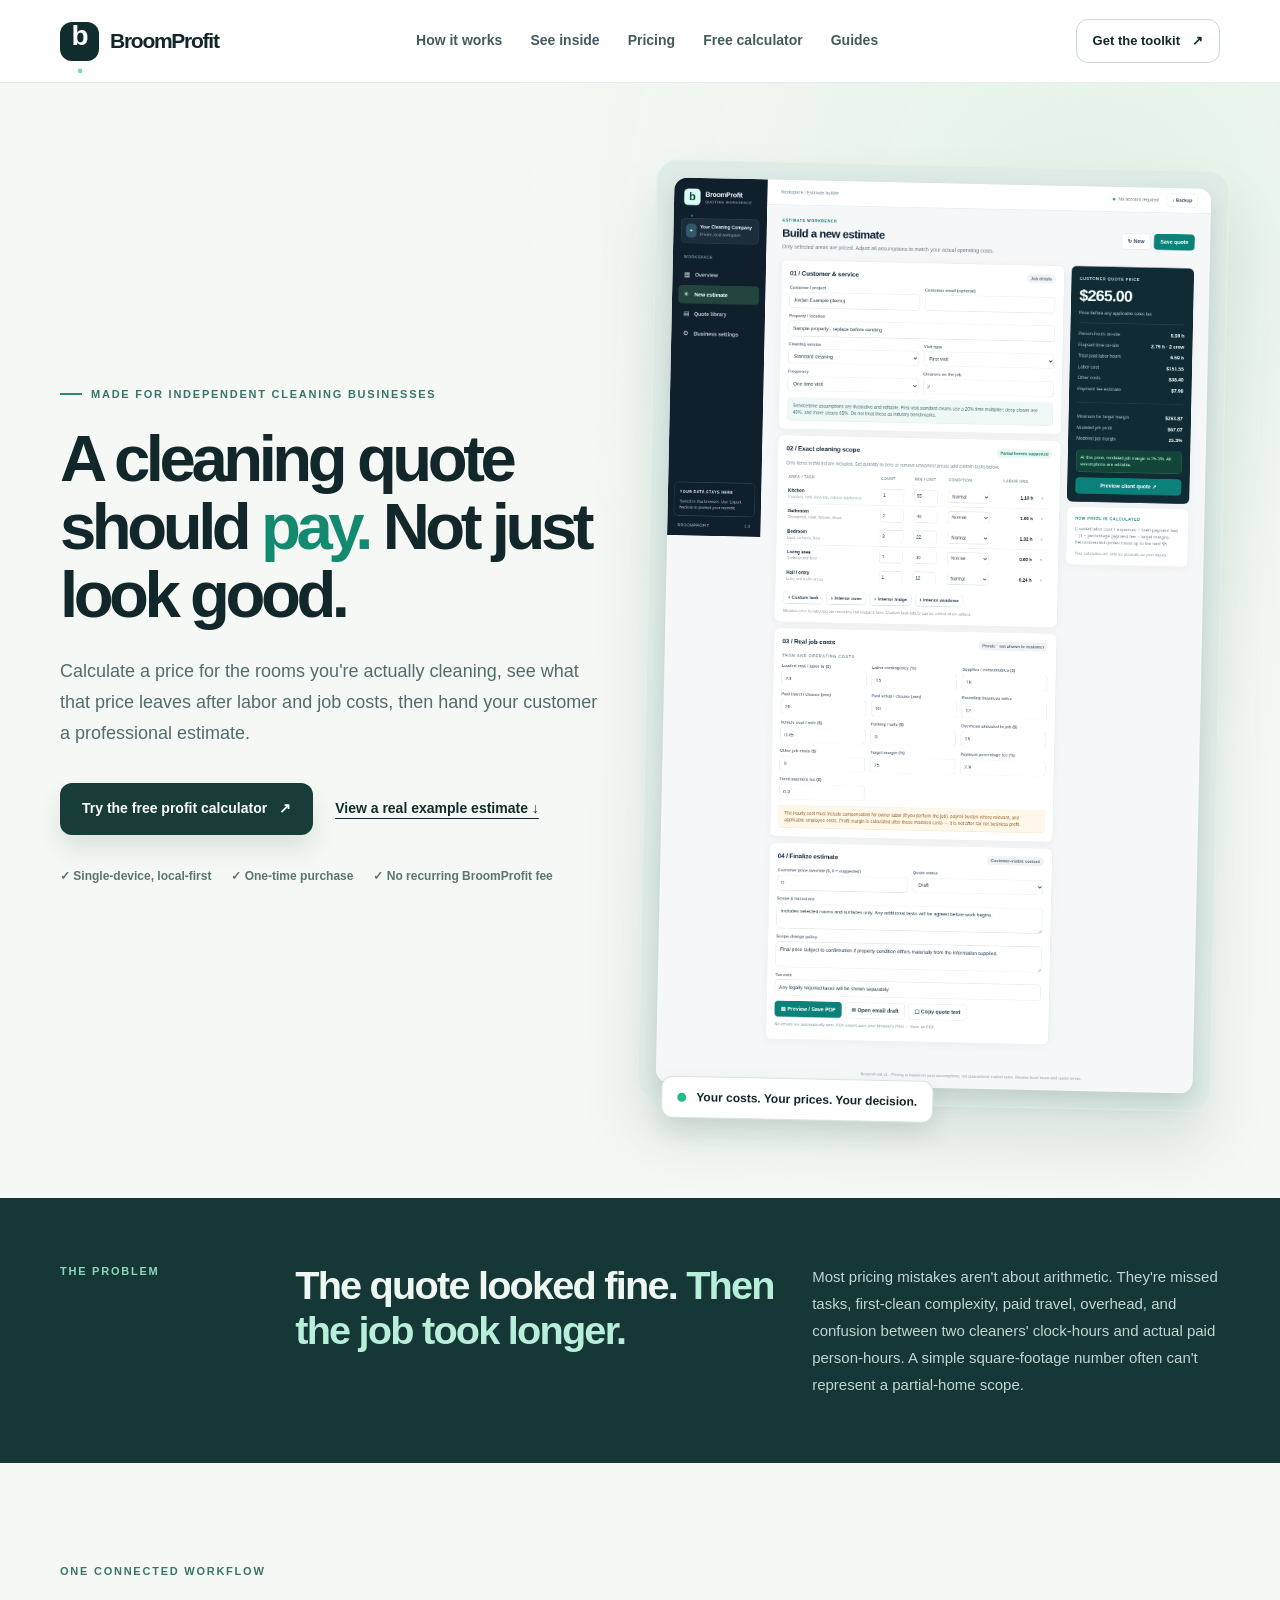
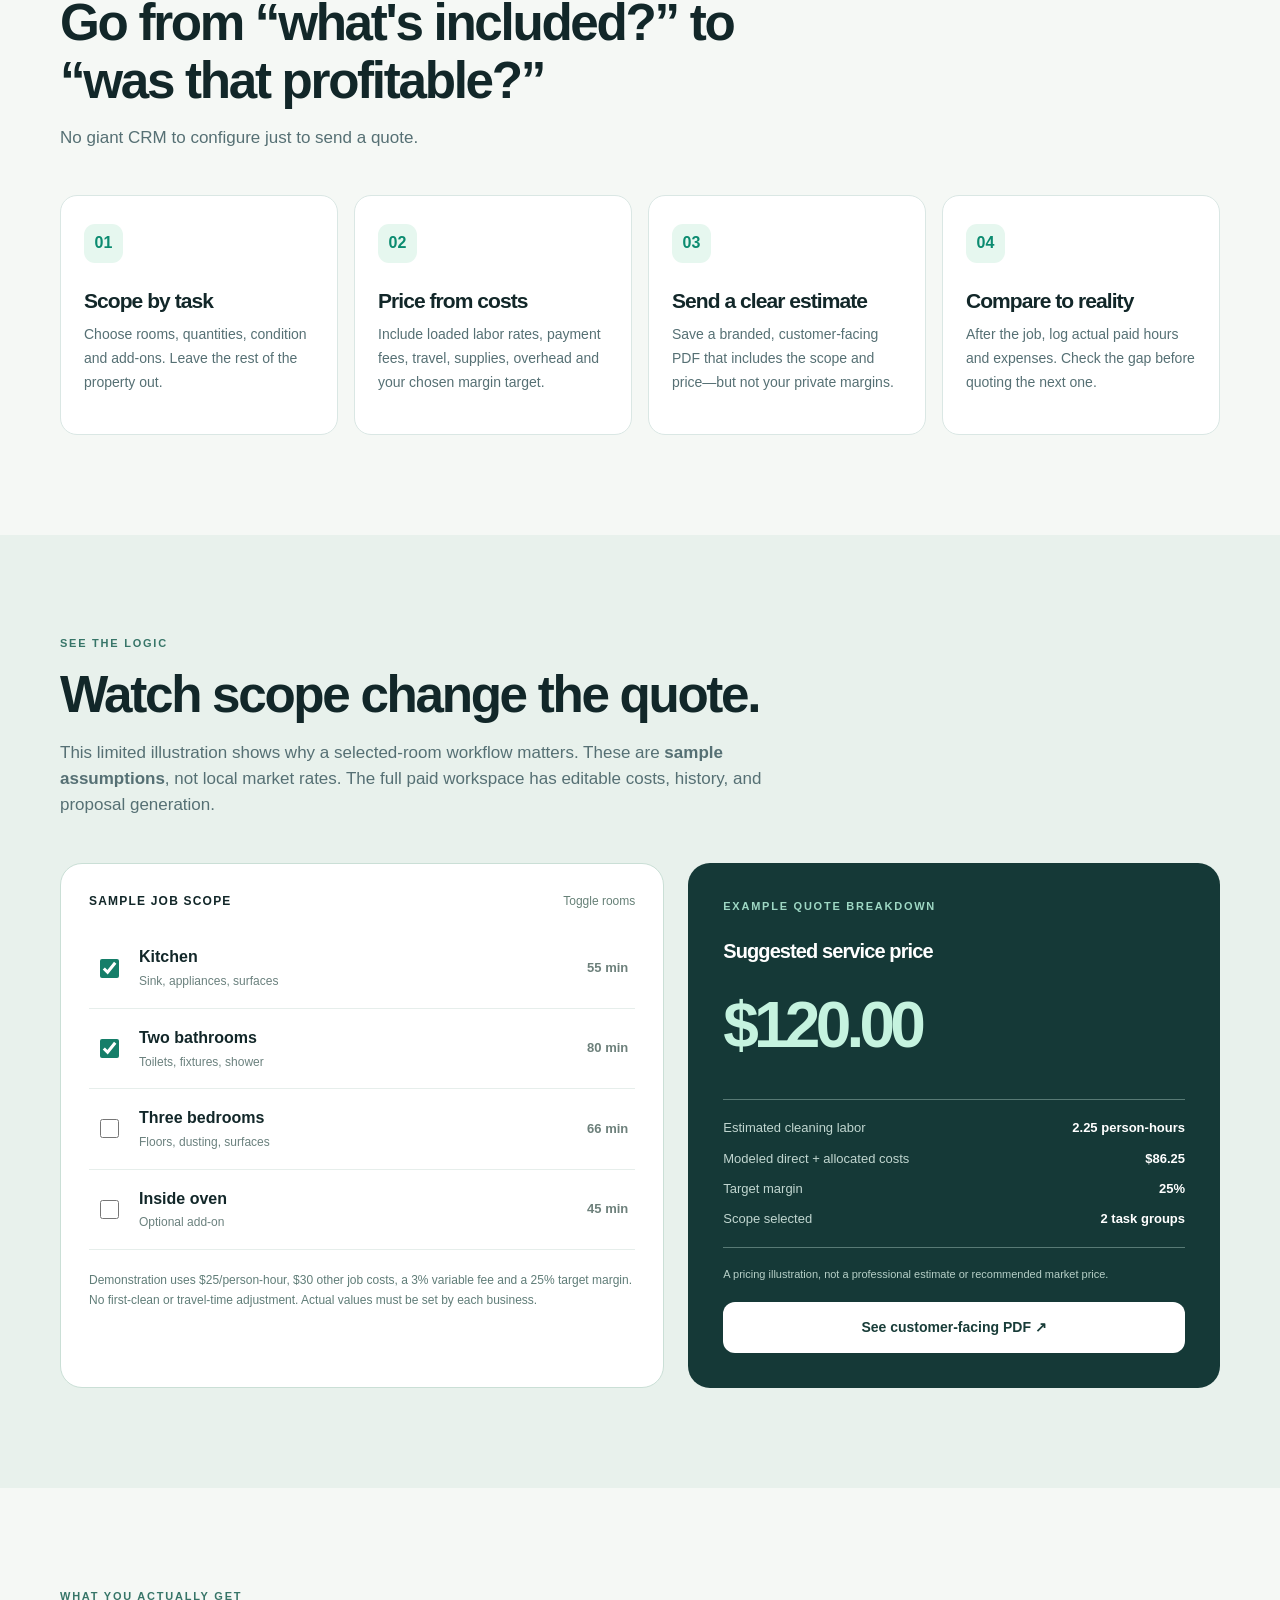
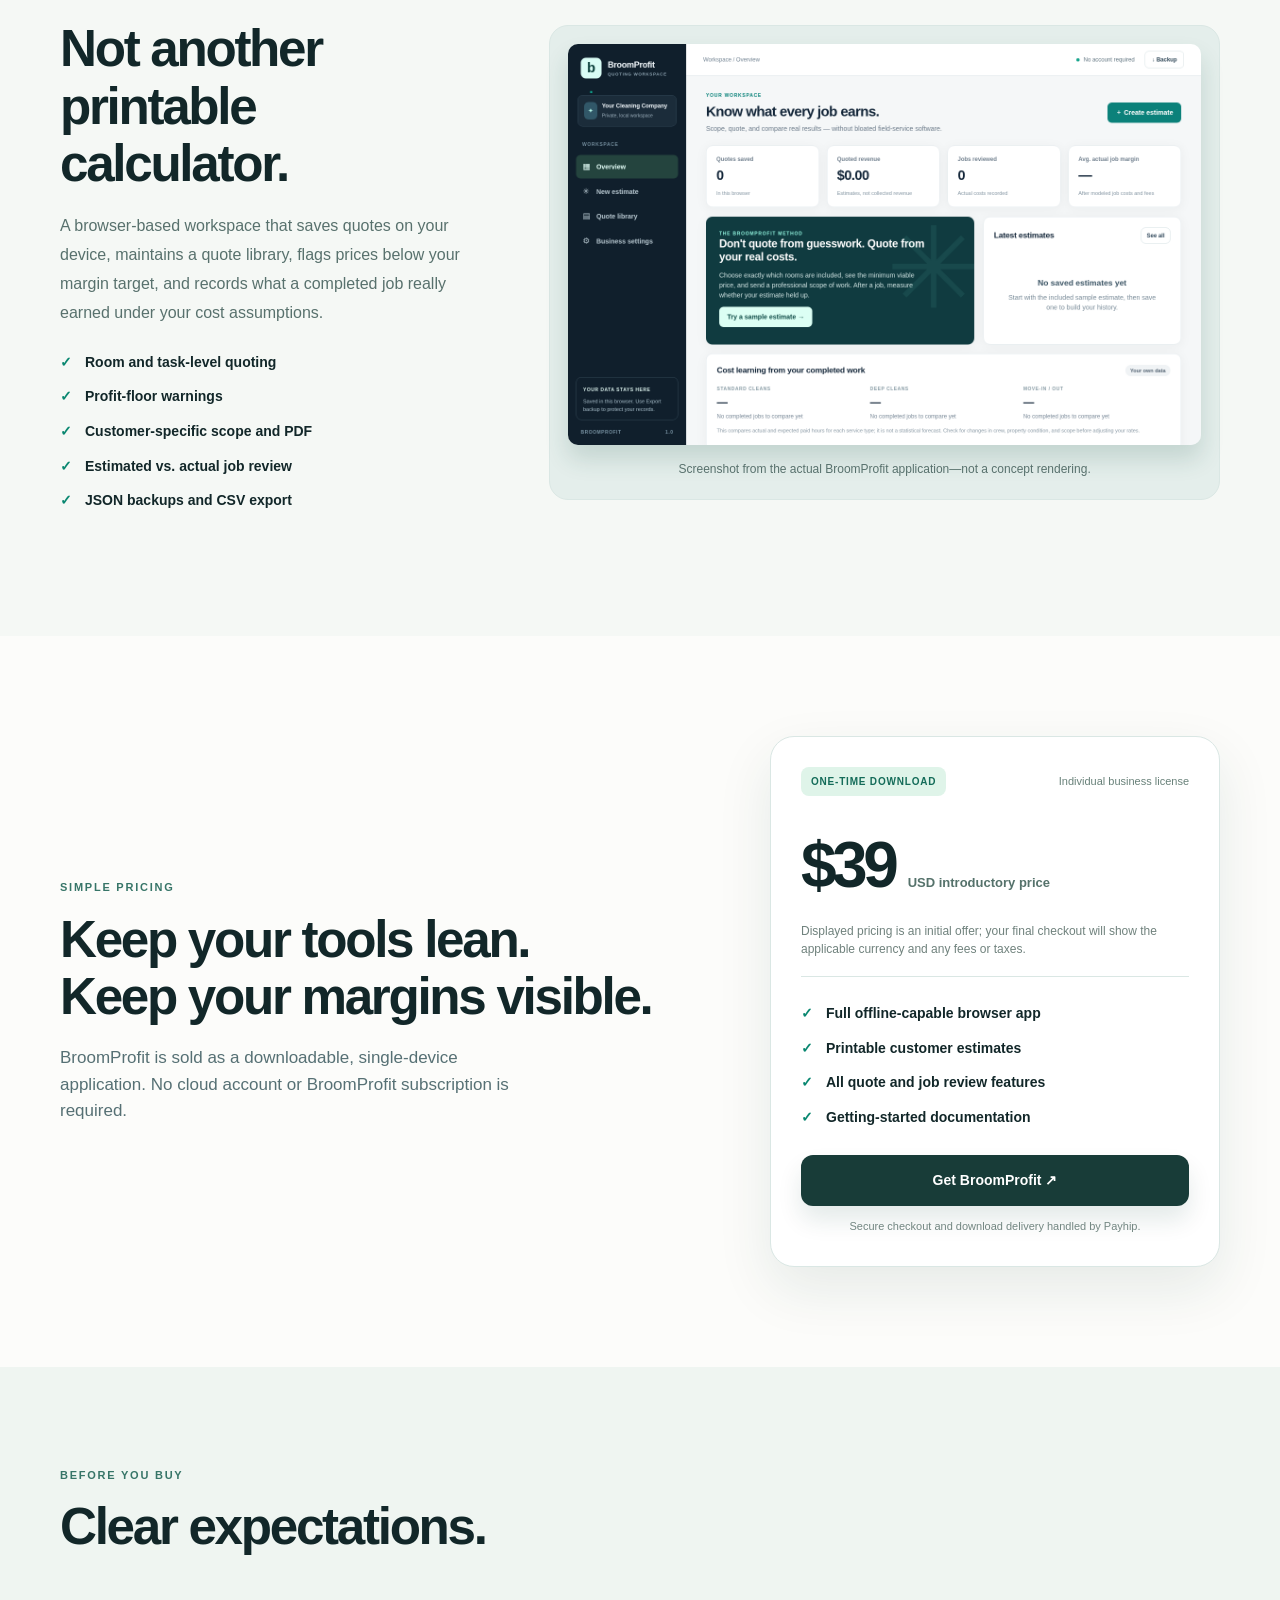
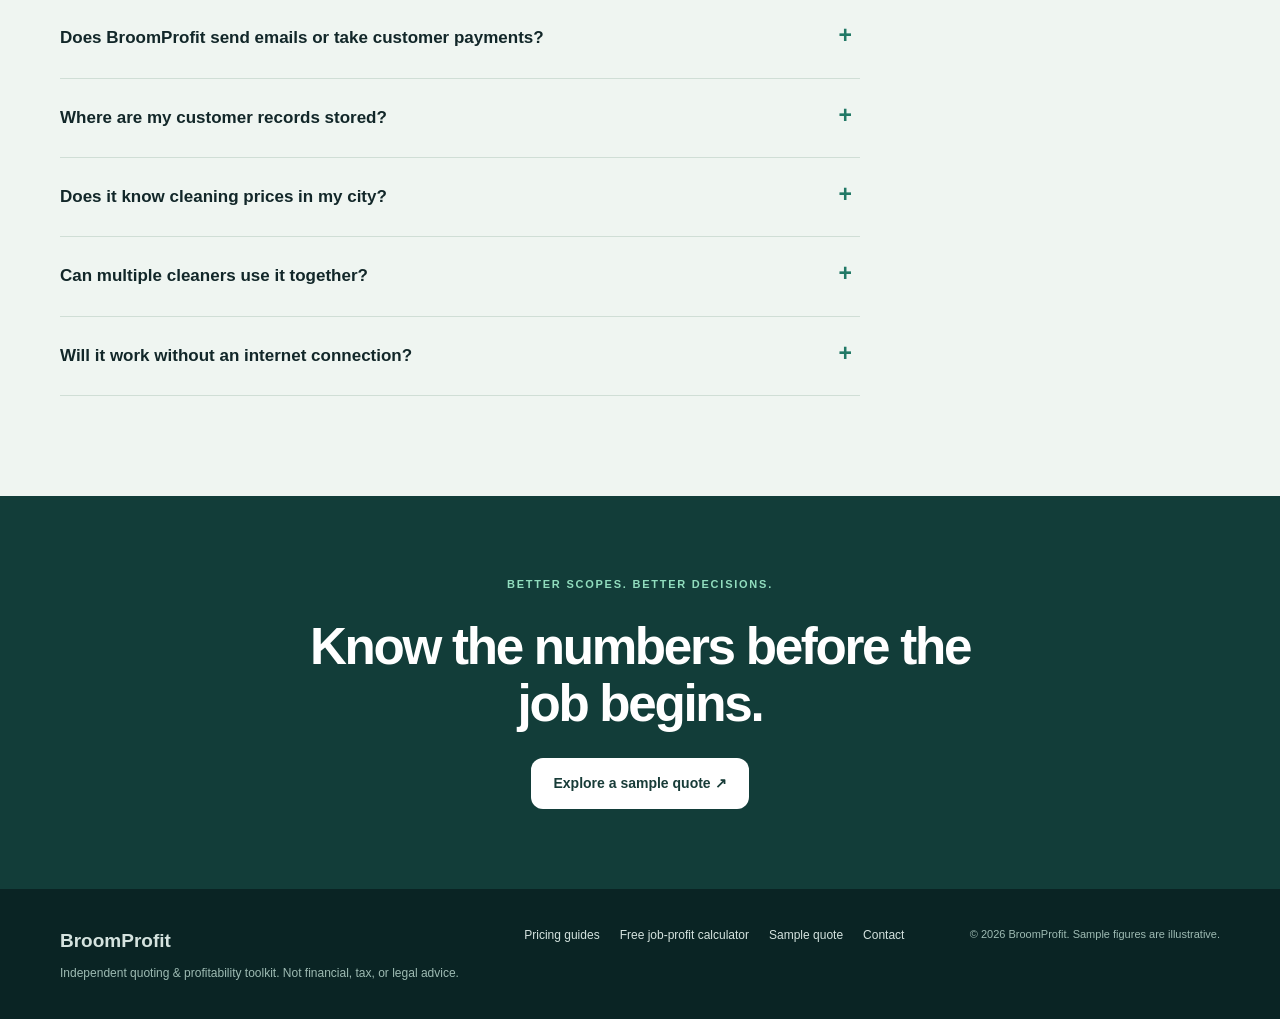
==== commit 4c02baf6: "Feature free margin calculator to attract visitors with existing intent" ====
--- a/index.html
+++ b/index.html
@@ -16,9 +16,9 @@
 </head>
 <body>
 <a class="skip-link" href="#main">Skip to content</a>
-<header class="header"><div class="container nav"><a href="/" class="brand" aria-label="BroomProfit home"><span class="logo">b<span class="dot">.</span></span><span>BroomProfit</span></a><nav aria-label="Site"><a href="#how">How it works</a><a href="#preview">See inside</a><a href="#pricing">Pricing</a><a href="/guides/">Guides</a></nav><a class="btn btn-sm btn-outline" href="#pricing">Get the toolkit <span aria-hidden="true">↗</span></a></div></header>
+<header class="header"><div class="container nav"><a href="/" class="brand" aria-label="BroomProfit home"><span class="logo">b<span class="dot">.</span></span><span>BroomProfit</span></a><nav aria-label="Site"><a href="#how">How it works</a><a href="#preview">See inside</a><a href="#pricing">Pricing</a><a href="/free-cleaning-job-profit-calculator">Free calculator</a><a href="/guides/">Guides</a></nav><a class="btn btn-sm btn-outline" href="#pricing">Get the toolkit <span aria-hidden="true">↗</span></a></div></header>
 <main id="main">
-<section class="hero"><div class="container hero-grid"><div><p class="eyebrow"><span class="eyebrow-line"></span> MADE FOR INDEPENDENT CLEANING BUSINESSES</p><h1>A cleaning quote should <em>pay.</em> Not just look good.</h1><p class="lead">Calculate a price for the rooms you're actually cleaning, see what that price leaves after labor and job costs, then hand your customer a professional estimate.</p><div class="actions"><a class="btn btn-primary" href="#preview">See what BroomProfit does <span>↗</span></a><a class="btn btn-link" href="assets/example-estimate.pdf" target="_blank" rel="noopener">View a real example estimate ↓</a></div><div class="hero-facts"><span>✓ Single-device, local-first</span><span>✓ One-time purchase</span><span>✓ No recurring BroomProfit fee</span></div></div><div class="hero-img"><img src="assets/workbench.png" alt="BroomProfit quote builder showing editable areas, estimated labor, and profitability summary" width="1352" height="840"><div class="hero-chip"><span class="status-circle"></span> Your costs. Your prices. Your decision.</div></div></div></section>
+<section class="hero"><div class="container hero-grid"><div><p class="eyebrow"><span class="eyebrow-line"></span> MADE FOR INDEPENDENT CLEANING BUSINESSES</p><h1>A cleaning quote should <em>pay.</em> Not just look good.</h1><p class="lead">Calculate a price for the rooms you're actually cleaning, see what that price leaves after labor and job costs, then hand your customer a professional estimate.</p><div class="actions"><a class="btn btn-primary" href="/free-cleaning-job-profit-calculator">Try the free profit calculator <span>↗</span></a><a class="btn btn-link" href="assets/example-estimate.pdf" target="_blank" rel="noopener">View a real example estimate ↓</a></div><div class="hero-facts"><span>✓ Single-device, local-first</span><span>✓ One-time purchase</span><span>✓ No recurring BroomProfit fee</span></div></div><div class="hero-img"><img src="assets/workbench.png" alt="BroomProfit quote builder showing editable areas, estimated labor, and profitability summary" width="1352" height="840"><div class="hero-chip"><span class="status-circle"></span> Your costs. Your prices. Your decision.</div></div></div></section>
 <section class="reason"><div class="container reason-grid"><p class="overline">THE PROBLEM</p><h2>The quote looked fine. <span>Then the job took longer.</span></h2><p>Most pricing mistakes aren't about arithmetic. They're missed tasks, first-clean complexity, paid travel, overhead, and confusion between two cleaners' clock-hours and actual paid person-hours. A simple square-footage number often can't represent a partial-home scope.</p></div></section>
 <section id="how" class="section"><div class="container"><div class="section-head"><p class="overline">ONE CONNECTED WORKFLOW</p><h2>Go from “what's included?” to “was that profitable?”</h2><p>No giant CRM to configure just to send a quote.</p></div><div class="steps"><article><div class="step-num">01</div><h3>Scope by task</h3><p>Choose rooms, quantities, condition and add-ons. Leave the rest of the property out.</p></article><article><div class="step-num">02</div><h3>Price from costs</h3><p>Include loaded labor rates, payment fees, travel, supplies, overhead and your chosen margin target.</p></article><article><div class="step-num">03</div><h3>Send a clear estimate</h3><p>Save a branded, customer-facing PDF that includes the scope and price—but not your private margins.</p></article><article><div class="step-num">04</div><h3>Compare to reality</h3><p>After the job, log actual paid hours and expenses. Check the gap before quoting the next one.</p></article></div></div></section>
 <section id="preview" class="section demo-section"><div class="container"><div class="section-head"><p class="overline">SEE THE LOGIC</p><h2>Watch scope change the quote.</h2><p>This limited illustration shows why a selected-room workflow matters. These are <strong>sample assumptions</strong>, not local market rates. The full paid workspace has editable costs, history, and proposal generation.</p></div><div class="demo-grid"><div class="demo-controls"><div class="demo-section-title">SAMPLE JOB SCOPE <span>Toggle rooms</span></div><label class="room"><input type="checkbox" class="room-input" data-minutes="55" checked><span class="room-name">Kitchen <small>Sink, appliances, surfaces</small></span><strong>55 min</strong></label><label class="room"><input type="checkbox" class="room-input" data-minutes="80" checked><span class="room-name">Two bathrooms <small>Toilets, fixtures, shower</small></span><strong>80 min</strong></label><label class="room"><input type="checkbox" class="room-input" data-minutes="66"><span class="room-name">Three bedrooms <small>Floors, dusting, surfaces</small></span><strong>66 min</strong></label><label class="room"><input type="checkbox" class="room-input" data-minutes="45"><span class="room-name">Inside oven <small>Optional add-on</small></span><strong>45 min</strong></label><div class="demo-foot">Demonstration uses $25/person-hour, $30 other job costs, a 3% variable fee and a 25% target margin. No first-clean or travel-time adjustment. Actual values must be set by each business.</div></div><div class="demo-output" aria-live="polite"><p class="overline">EXAMPLE QUOTE BREAKDOWN</p><h3>Suggested service price</h3><div id="demo-price" class="big-number">$—</div><div class="demo-metrics"><div><span>Estimated cleaning labor</span><strong id="demo-hours">—</strong></div><div><span>Modeled direct + allocated costs</span><strong id="demo-cost">—</strong></div><div><span>Target margin</span><strong>25%</strong></div><div><span>Scope selected</span><strong id="demo-rooms">—</strong></div></div><p class="demo-note">A pricing illustration, not a professional estimate or recommended market price.</p><a href="assets/example-estimate.pdf" class="btn btn-light" target="_blank" rel="noopener">See customer-facing PDF ↗</a></div></div></div></section>
@@ -27,5 +27,5 @@
 <section class="section faq-section"><div class="container"><div class="section-head"><p class="overline">BEFORE YOU BUY</p><h2>Clear expectations.</h2></div><div class="faq"><details><summary>Does BroomProfit send emails or take customer payments?</summary><p>No. It creates printable/save-as-PDF estimates and can open an email draft. Payment collection, automated email, scheduling and invoicing are not included.</p></details><details><summary>Where are my customer records stored?</summary><p>Locally in the browser where you use the application. No BroomProfit account, shared cloud database or automated backup is included. Export a JSON backup often, and don't use shared devices.</p></details><details><summary>Does it know cleaning prices in my city?</summary><p>No. You enter your labor, travel, overhead and fee assumptions. Its purpose is cost-aware pricing discipline, not real-time market-rate recommendations.</p></details><details><summary>Can multiple cleaners use it together?</summary><p>It models crew size for job costing, but it's a single-device workspace. Real-time team collaboration and cross-device synchronization are not available.</p></details><details><summary>Will it work without an internet connection?</summary><p>The downloaded application contains no external network libraries and can run offline in a modern desktop browser. Browser security and storage behavior may vary for local files; instructions include troubleshooting.</p></details></div></div></section>
 <section class="last-call"><div class="container"><p class="overline">BETTER SCOPES. BETTER DECISIONS.</p><h2>Know the numbers before the job begins.</h2><a class="btn btn-light" href="#preview">Explore a sample quote ↗</a></div></section>
 </main>
-<footer class="footer"><div class="container foot-flex"><div><strong>BroomProfit</strong><p>Independent quoting &amp; profitability toolkit. Not financial, tax, or legal advice.</p></div><div><a href="/guides/">Pricing guides</a><a href="assets/example-estimate.pdf" target="_blank" rel="noopener">Sample quote</a><a id="contact" href="#pricing">Store information</a></div><small>© 2026 BroomProfit. Sample figures are illustrative.</small></div></footer>
+<footer class="footer"><div class="container foot-flex"><div><strong>BroomProfit</strong><p>Independent quoting &amp; profitability toolkit. Not financial, tax, or legal advice.</p></div><div><a href="/guides/">Pricing guides</a><a href="/free-cleaning-job-profit-calculator">Free job-profit calculator</a><a href="assets/example-estimate.pdf" target="_blank" rel="noopener">Sample quote</a><a id="contact" href="#pricing">Store information</a></div><small>© 2026 BroomProfit. Sample figures are illustrative.</small></div></footer>
 </body></html>
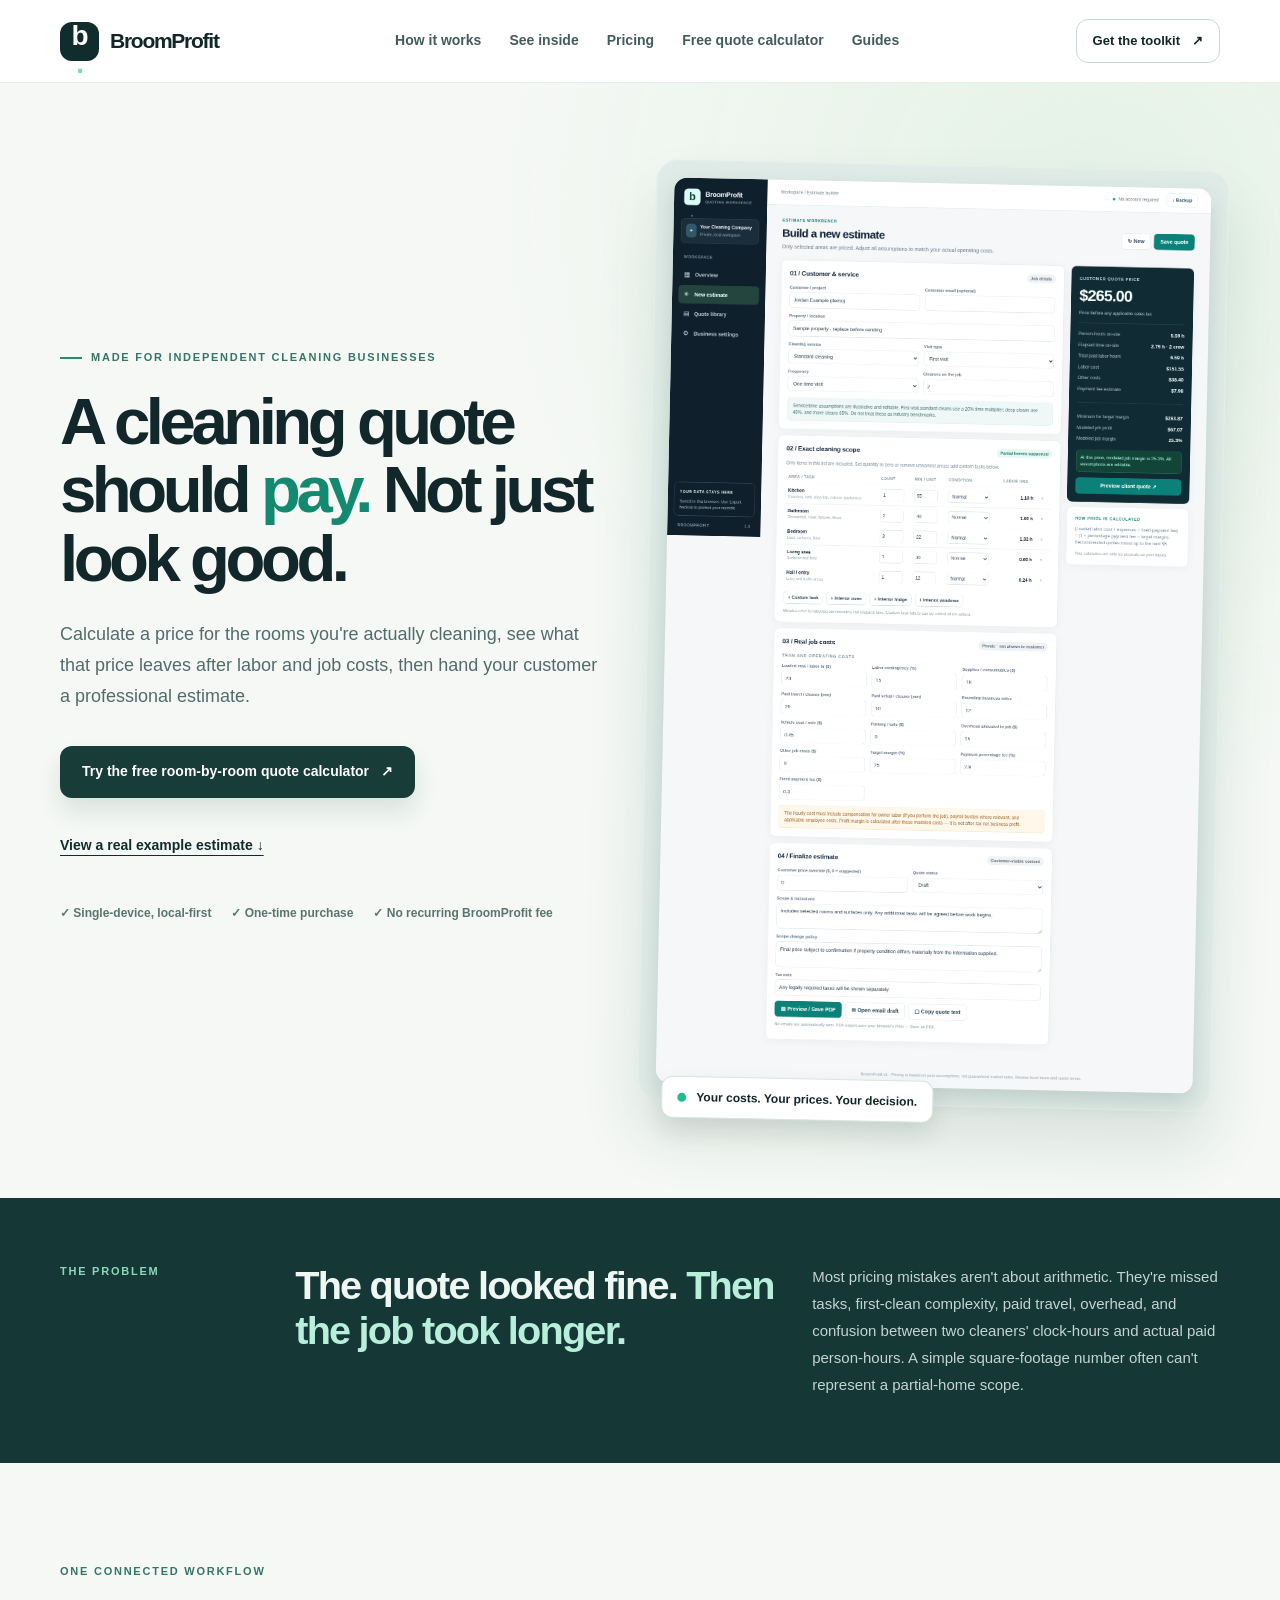
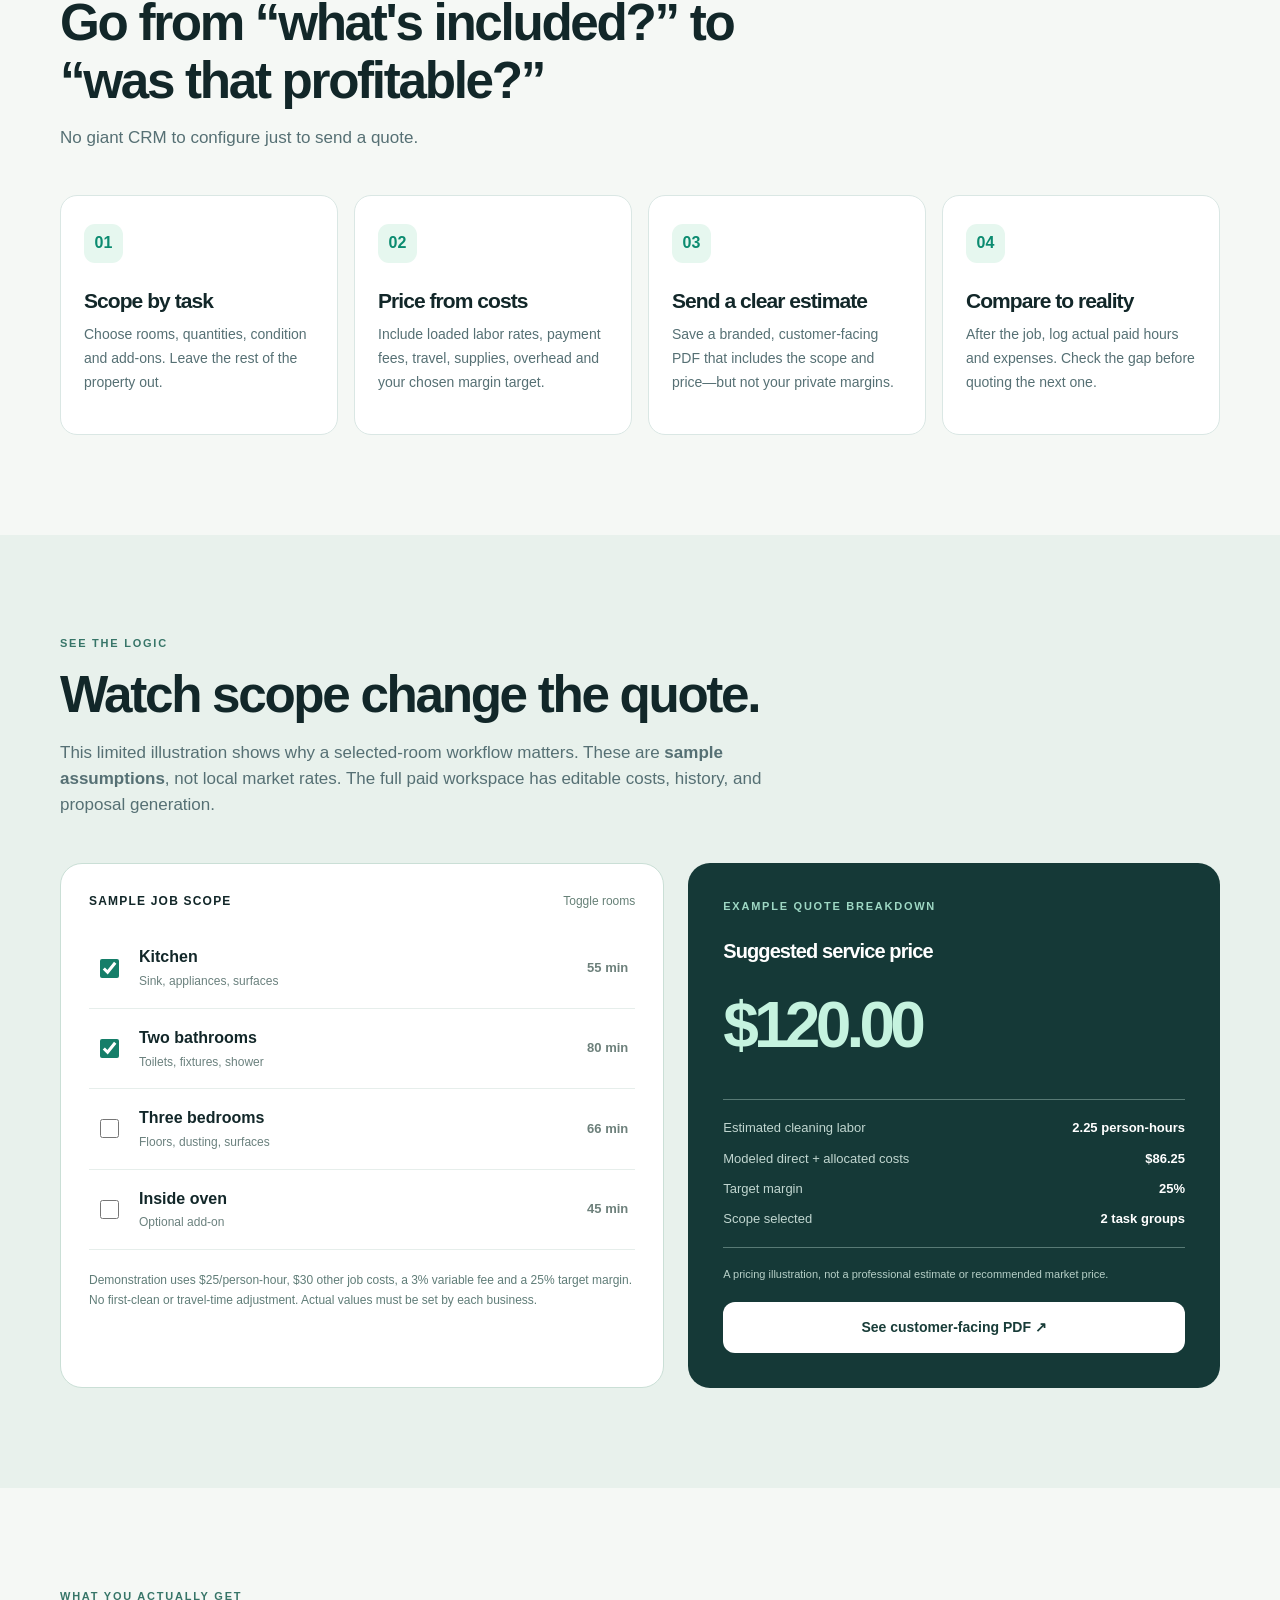
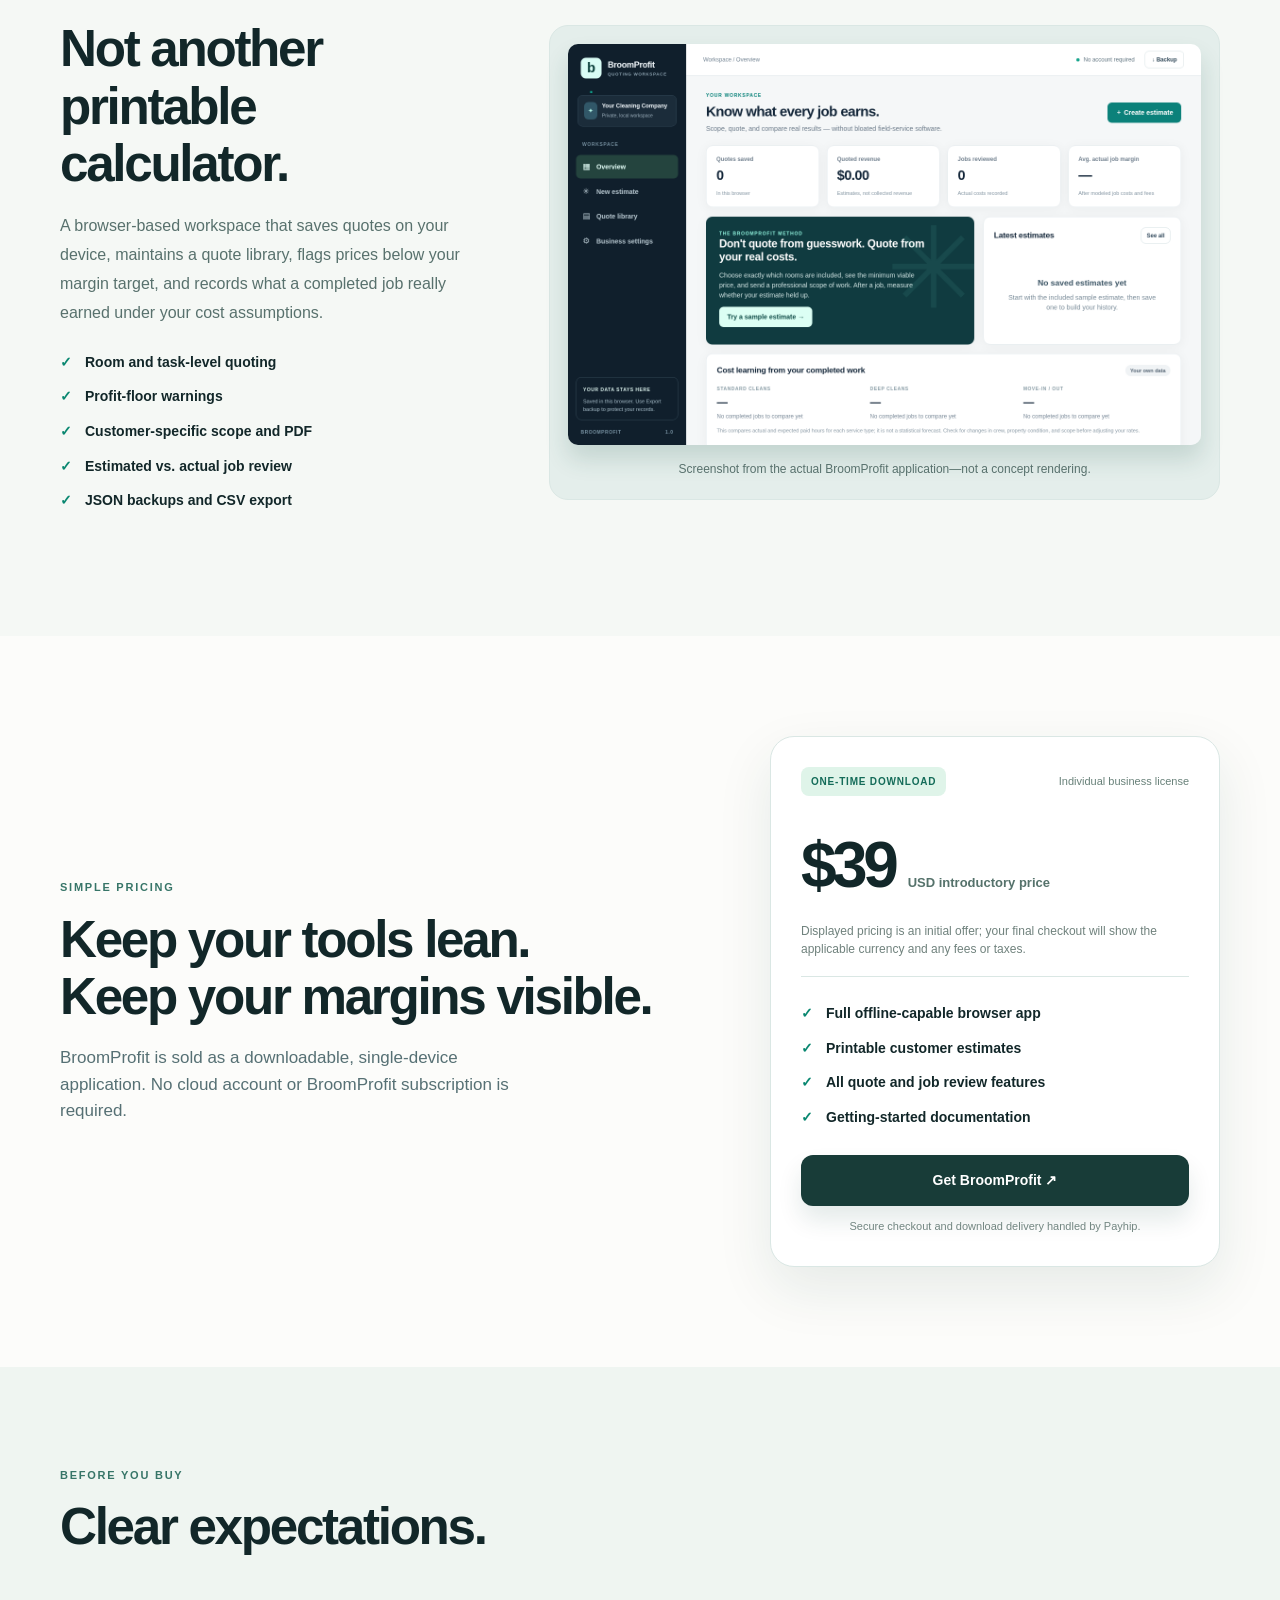
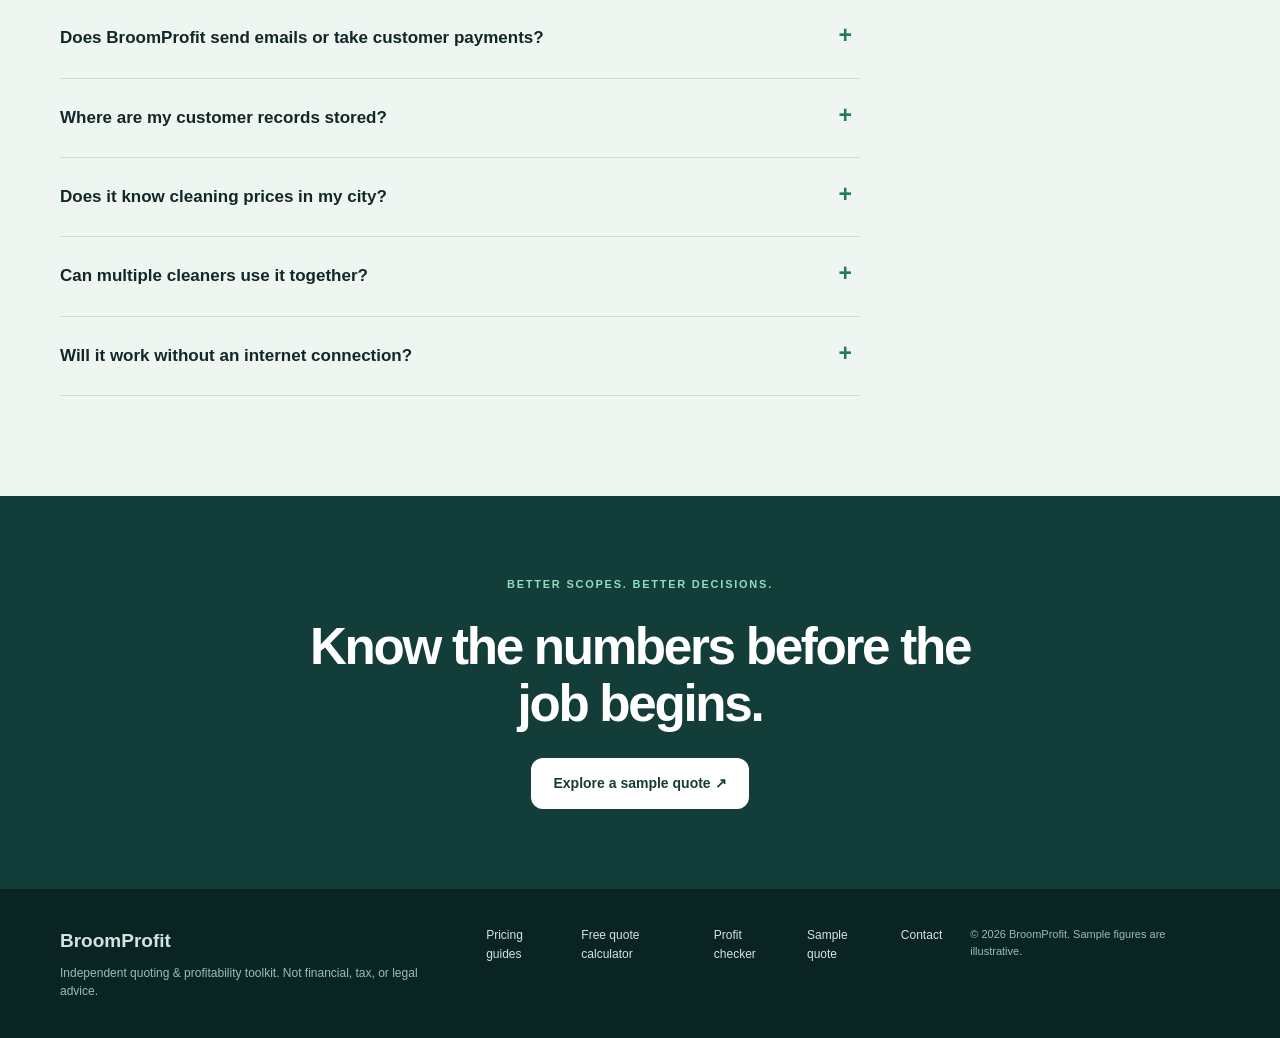
==== commit 04f13ff5: "Feature US free room-by-room quote calculator on homepage" ====
--- a/index.html
+++ b/index.html
@@ -16,9 +16,9 @@
 </head>
 <body>
 <a class="skip-link" href="#main">Skip to content</a>
-<header class="header"><div class="container nav"><a href="/" class="brand" aria-label="BroomProfit home"><span class="logo">b<span class="dot">.</span></span><span>BroomProfit</span></a><nav aria-label="Site"><a href="#how">How it works</a><a href="#preview">See inside</a><a href="#pricing">Pricing</a><a href="/free-cleaning-job-profit-calculator">Free calculator</a><a href="/guides/">Guides</a></nav><a class="btn btn-sm btn-outline" href="#pricing">Get the toolkit <span aria-hidden="true">↗</span></a></div></header>
+<header class="header"><div class="container nav"><a href="/" class="brand" aria-label="BroomProfit home"><span class="logo">b<span class="dot">.</span></span><span>BroomProfit</span></a><nav aria-label="Site"><a href="#how">How it works</a><a href="#preview">See inside</a><a href="#pricing">Pricing</a><a href="/house-cleaning-quote-calculator">Free quote calculator</a><a href="/guides/">Guides</a></nav><a class="btn btn-sm btn-outline" href="#pricing">Get the toolkit <span aria-hidden="true">↗</span></a></div></header>
 <main id="main">
-<section class="hero"><div class="container hero-grid"><div><p class="eyebrow"><span class="eyebrow-line"></span> MADE FOR INDEPENDENT CLEANING BUSINESSES</p><h1>A cleaning quote should <em>pay.</em> Not just look good.</h1><p class="lead">Calculate a price for the rooms you're actually cleaning, see what that price leaves after labor and job costs, then hand your customer a professional estimate.</p><div class="actions"><a class="btn btn-primary" href="/free-cleaning-job-profit-calculator">Try the free profit calculator <span>↗</span></a><a class="btn btn-link" href="assets/example-estimate.pdf" target="_blank" rel="noopener">View a real example estimate ↓</a></div><div class="hero-facts"><span>✓ Single-device, local-first</span><span>✓ One-time purchase</span><span>✓ No recurring BroomProfit fee</span></div></div><div class="hero-img"><img src="assets/workbench.png" alt="BroomProfit quote builder showing editable areas, estimated labor, and profitability summary" width="1352" height="840"><div class="hero-chip"><span class="status-circle"></span> Your costs. Your prices. Your decision.</div></div></div></section>
+<section class="hero"><div class="container hero-grid"><div><p class="eyebrow"><span class="eyebrow-line"></span> MADE FOR INDEPENDENT CLEANING BUSINESSES</p><h1>A cleaning quote should <em>pay.</em> Not just look good.</h1><p class="lead">Calculate a price for the rooms you're actually cleaning, see what that price leaves after labor and job costs, then hand your customer a professional estimate.</p><div class="actions"><a class="btn btn-primary" href="/house-cleaning-quote-calculator">Try the free room-by-room quote calculator <span>↗</span></a><a class="btn btn-link" href="assets/example-estimate.pdf" target="_blank" rel="noopener">View a real example estimate ↓</a></div><div class="hero-facts"><span>✓ Single-device, local-first</span><span>✓ One-time purchase</span><span>✓ No recurring BroomProfit fee</span></div></div><div class="hero-img"><img src="assets/workbench.png" alt="BroomProfit quote builder showing editable areas, estimated labor, and profitability summary" width="1352" height="840"><div class="hero-chip"><span class="status-circle"></span> Your costs. Your prices. Your decision.</div></div></div></section>
 <section class="reason"><div class="container reason-grid"><p class="overline">THE PROBLEM</p><h2>The quote looked fine. <span>Then the job took longer.</span></h2><p>Most pricing mistakes aren't about arithmetic. They're missed tasks, first-clean complexity, paid travel, overhead, and confusion between two cleaners' clock-hours and actual paid person-hours. A simple square-footage number often can't represent a partial-home scope.</p></div></section>
 <section id="how" class="section"><div class="container"><div class="section-head"><p class="overline">ONE CONNECTED WORKFLOW</p><h2>Go from “what's included?” to “was that profitable?”</h2><p>No giant CRM to configure just to send a quote.</p></div><div class="steps"><article><div class="step-num">01</div><h3>Scope by task</h3><p>Choose rooms, quantities, condition and add-ons. Leave the rest of the property out.</p></article><article><div class="step-num">02</div><h3>Price from costs</h3><p>Include loaded labor rates, payment fees, travel, supplies, overhead and your chosen margin target.</p></article><article><div class="step-num">03</div><h3>Send a clear estimate</h3><p>Save a branded, customer-facing PDF that includes the scope and price—but not your private margins.</p></article><article><div class="step-num">04</div><h3>Compare to reality</h3><p>After the job, log actual paid hours and expenses. Check the gap before quoting the next one.</p></article></div></div></section>
 <section id="preview" class="section demo-section"><div class="container"><div class="section-head"><p class="overline">SEE THE LOGIC</p><h2>Watch scope change the quote.</h2><p>This limited illustration shows why a selected-room workflow matters. These are <strong>sample assumptions</strong>, not local market rates. The full paid workspace has editable costs, history, and proposal generation.</p></div><div class="demo-grid"><div class="demo-controls"><div class="demo-section-title">SAMPLE JOB SCOPE <span>Toggle rooms</span></div><label class="room"><input type="checkbox" class="room-input" data-minutes="55" checked><span class="room-name">Kitchen <small>Sink, appliances, surfaces</small></span><strong>55 min</strong></label><label class="room"><input type="checkbox" class="room-input" data-minutes="80" checked><span class="room-name">Two bathrooms <small>Toilets, fixtures, shower</small></span><strong>80 min</strong></label><label class="room"><input type="checkbox" class="room-input" data-minutes="66"><span class="room-name">Three bedrooms <small>Floors, dusting, surfaces</small></span><strong>66 min</strong></label><label class="room"><input type="checkbox" class="room-input" data-minutes="45"><span class="room-name">Inside oven <small>Optional add-on</small></span><strong>45 min</strong></label><div class="demo-foot">Demonstration uses $25/person-hour, $30 other job costs, a 3% variable fee and a 25% target margin. No first-clean or travel-time adjustment. Actual values must be set by each business.</div></div><div class="demo-output" aria-live="polite"><p class="overline">EXAMPLE QUOTE BREAKDOWN</p><h3>Suggested service price</h3><div id="demo-price" class="big-number">$—</div><div class="demo-metrics"><div><span>Estimated cleaning labor</span><strong id="demo-hours">—</strong></div><div><span>Modeled direct + allocated costs</span><strong id="demo-cost">—</strong></div><div><span>Target margin</span><strong>25%</strong></div><div><span>Scope selected</span><strong id="demo-rooms">—</strong></div></div><p class="demo-note">A pricing illustration, not a professional estimate or recommended market price.</p><a href="assets/example-estimate.pdf" class="btn btn-light" target="_blank" rel="noopener">See customer-facing PDF ↗</a></div></div></div></section>
@@ -27,5 +27,5 @@
 <section class="section faq-section"><div class="container"><div class="section-head"><p class="overline">BEFORE YOU BUY</p><h2>Clear expectations.</h2></div><div class="faq"><details><summary>Does BroomProfit send emails or take customer payments?</summary><p>No. It creates printable/save-as-PDF estimates and can open an email draft. Payment collection, automated email, scheduling and invoicing are not included.</p></details><details><summary>Where are my customer records stored?</summary><p>Locally in the browser where you use the application. No BroomProfit account, shared cloud database or automated backup is included. Export a JSON backup often, and don't use shared devices.</p></details><details><summary>Does it know cleaning prices in my city?</summary><p>No. You enter your labor, travel, overhead and fee assumptions. Its purpose is cost-aware pricing discipline, not real-time market-rate recommendations.</p></details><details><summary>Can multiple cleaners use it together?</summary><p>It models crew size for job costing, but it's a single-device workspace. Real-time team collaboration and cross-device synchronization are not available.</p></details><details><summary>Will it work without an internet connection?</summary><p>The downloaded application contains no external network libraries and can run offline in a modern desktop browser. Browser security and storage behavior may vary for local files; instructions include troubleshooting.</p></details></div></div></section>
 <section class="last-call"><div class="container"><p class="overline">BETTER SCOPES. BETTER DECISIONS.</p><h2>Know the numbers before the job begins.</h2><a class="btn btn-light" href="#preview">Explore a sample quote ↗</a></div></section>
 </main>
-<footer class="footer"><div class="container foot-flex"><div><strong>BroomProfit</strong><p>Independent quoting &amp; profitability toolkit. Not financial, tax, or legal advice.</p></div><div><a href="/guides/">Pricing guides</a><a href="/free-cleaning-job-profit-calculator">Free job-profit calculator</a><a href="assets/example-estimate.pdf" target="_blank" rel="noopener">Sample quote</a><a id="contact" href="#pricing">Store information</a></div><small>© 2026 BroomProfit. Sample figures are illustrative.</small></div></footer>
+<footer class="footer"><div class="container foot-flex"><div><strong>BroomProfit</strong><p>Independent quoting &amp; profitability toolkit. Not financial, tax, or legal advice.</p></div><div><a href="/guides/">Pricing guides</a><a href="/house-cleaning-quote-calculator">Free quote calculator</a><a href="/free-cleaning-job-profit-calculator">Profit checker</a><a href="assets/example-estimate.pdf" target="_blank" rel="noopener">Sample quote</a><a id="contact" href="#pricing">Store information</a></div><small>© 2026 BroomProfit. Sample figures are illustrative.</small></div></footer>
 </body></html>
